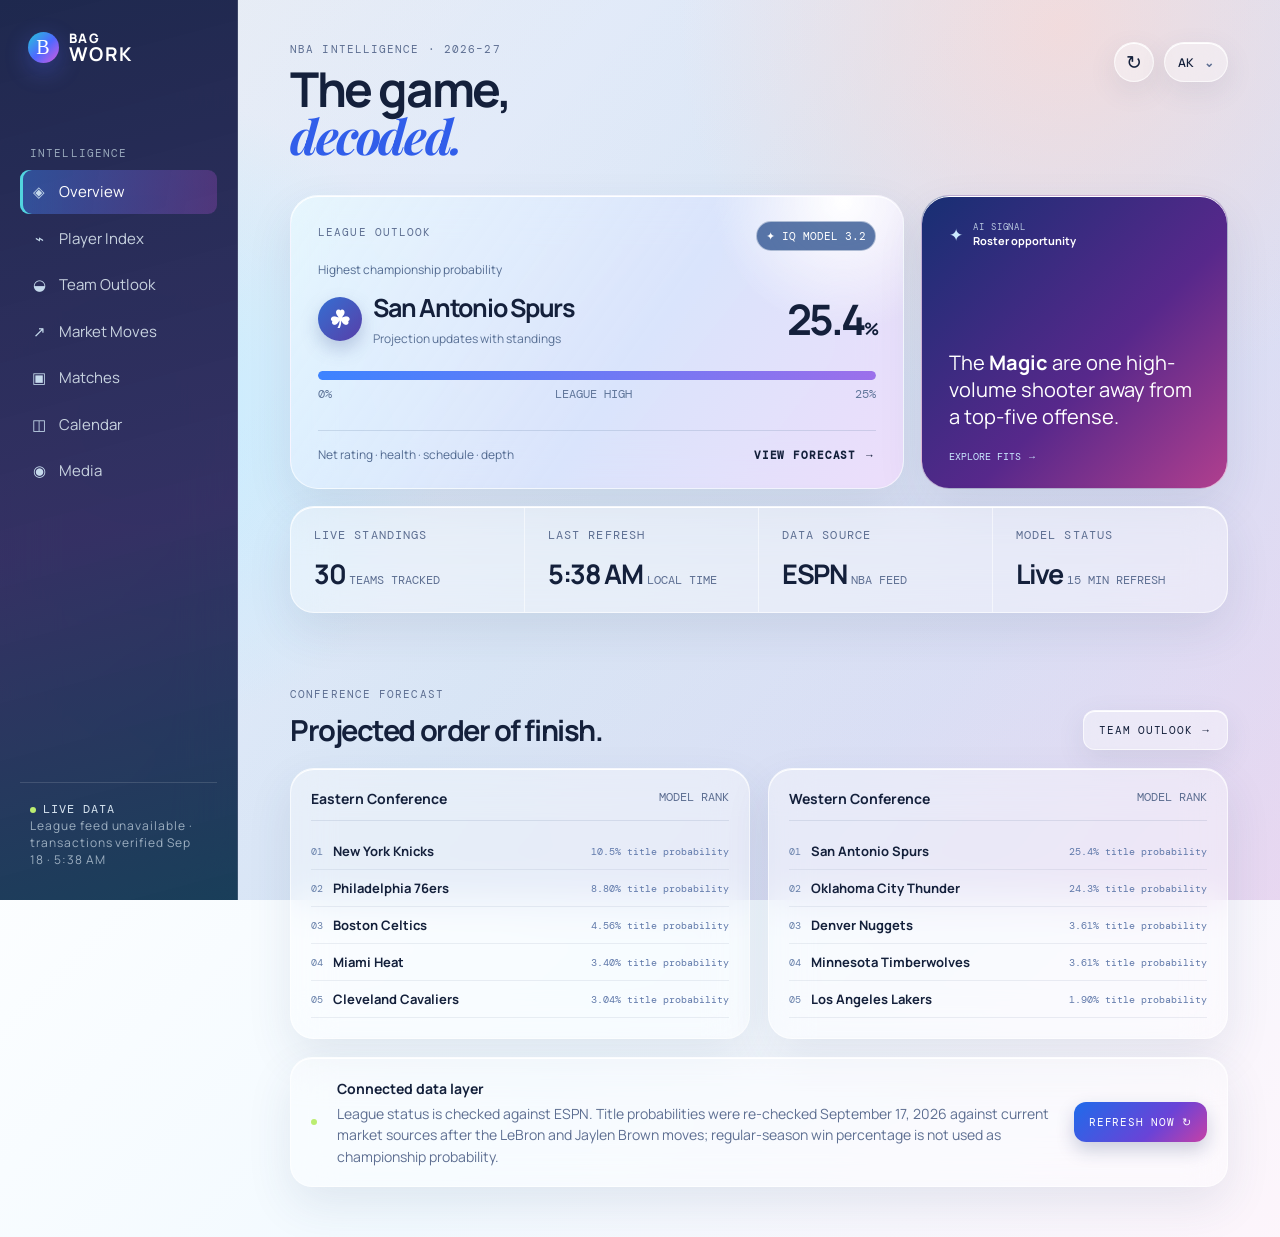
==== index.html @ adc64859 "Publish BagWork live NBA analytics site Add the complete multi-page site, live NBA data cache, and r" ====
<!doctype html><html lang="en"><head><meta charset="UTF-8"><meta name="viewport" content="width=device-width,initial-scale=1.0"><title>Courtside IQ — Overview</title><link rel="stylesheet" href="styles.css"></head><body><div class="app-shell"><aside class="sidebar"><a class="brand" href="index.html"><span class="brand-mark">C</span><span>COURTSIDE<br><b>IQ</b></span></a><nav><p class="nav-label">INTELLIGENCE</p><a class="nav-link active" href="index.html"><span>◈</span>Overview</a><a class="nav-link" href="players.html"><span>⌁</span>Player Index</a><a class="nav-link" href="teams.html"><span>◒</span>Team Outlook</a><a class="nav-link" href="market.html"><span>↗</span>Market Moves</a></nav><div class="sidebar-bottom"><span class="live-dot"></span>LIVE DATA<br><small data-live-status>Connecting to league feed…</small></div></aside><main><header><div><p class="eyebrow">NBA INTELLIGENCE · 2026–27</p><h1>The game,<br><em>decoded.</em></h1></div><div class="header-actions"><button class="icon-btn js-refresh" title="Refresh live data">↻</button><button class="profile">AK <span>⌄</span></button></div></header><section class="hero-grid"><article class="hero-card"><div class="hero-top"><span class="eyebrow">LEAGUE OUTLOOK</span><span class="model-chip">✦ IQ MODEL 3.2</span></div><div class="hero-body"><p>Highest championship probability</p><div class="hero-team"><div class="team-logo">☘</div><div><h2 data-hero-team>Boston Celtics</h2><span>Projection updates with standings</span></div><strong>18.6<small>%</small></strong></div><div class="probability"><div class="prob-fill"></div></div><div class="hero-scale"><span>0%</span><span>LEAGUE HIGH</span><span>25%</span></div></div><div class="hero-footer"><span>Net rating · health · schedule · depth</span><a class="text-button" href="teams.html">VIEW FORECAST →</a></div></article><article class="signal-card"><div class="signal-title"><span class="spark">✦</span><span><small>AI SIGNAL</small><b>Roster opportunity</b></span></div><p>The <b>Magic</b> are one high-volume shooter away from a top-five offense.</p><a href="market.html">EXPLORE FITS <span>→</span></a></article></section><section class="metrics-grid"><article><p>LIVE STANDINGS</p><strong data-standing-count>30</strong><span>TEAMS TRACKED</span></article><article><p>LAST REFRESH</p><strong class="metric-time" data-refresh-time>—</strong><span>LOCAL TIME</span></article><article><p>DATA SOURCE</p><strong>ESPN</strong><span>NBA FEED</span></article><article><p>MODEL STATUS</p><strong>Live</strong><span>15 MIN REFRESH</span></article></section><section class="section-heading"><div><p class="eyebrow">CONFERENCE FORECAST</p><h2>Projected order of finish.</h2></div><a class="outline-btn" href="teams.html">TEAM OUTLOOK <span>→</span></a></section><section class="conference-preview"><article><div class="conference-head"><b>Eastern Conference</b><span>MODEL RANK</span></div><ol data-preview-east></ol></article><article><div class="conference-head"><b>Western Conference</b><span>MODEL RANK</span></div><ol data-preview-west></ol></article></section><section class="data-note"><span class="live-dot"></span><div><b>Connected data layer</b><p>The standings and last-updated time come from the live league feed. Predictions are Courtside IQ model estimates and refresh after each successful pull.</p></div><button class="dark-btn js-refresh">REFRESH NOW ↻</button></section></main></div><script src="app.js"></script></body></html>
---- styles.css ----
@import url('https://fonts.googleapis.com/css2?family=DM+Mono&family=Manrope:wght@400;500;600;700;800&family=Playfair+Display:ital,wght@0,700;1,700&display=swap');
.team-themed{background:radial-gradient(circle at 88% 4%,color-mix(in srgb,var(--team-secondary) 40%,white),transparent 35%),radial-gradient(circle at 8% 78%,color-mix(in srgb,var(--team-primary) 26%,white),transparent 33%),linear-gradient(135deg,color-mix(in srgb,var(--team-primary) 12%,#edf5ff),color-mix(in srgb,var(--team-secondary) 15%,#f7efff))!important}.team-themed .sidebar{background:linear-gradient(165deg,color-mix(in srgb,var(--team-primary) 78%,#111b3a),color-mix(in srgb,var(--team-secondary) 58%,#111b3a))!important}.team-themed .team-hero{background:linear-gradient(125deg,color-mix(in srgb,var(--team-primary) 24%,#ffffffb8),color-mix(in srgb,var(--team-secondary) 22%,#ffffffa8))!important;border-color:color-mix(in srgb,var(--team-primary) 38%,white)!important}.team-themed .roster-section{background:linear-gradient(145deg,#ffffff8c,color-mix(in srgb,var(--team-secondary) 11%,#ffffff7a))!important}.team-themed .coach-card,.team-themed .team-source{border:1px solid color-mix(in srgb,var(--team-primary) 25%,white);background:#ffffff9c!important}.team-themed .live-dot{background:color-mix(in srgb,var(--team-secondary) 70%,#dfff9b)!important}
.player-avatar{position:relative;width:42px!important;height:42px!important;min-width:42px!important;overflow:hidden!important;border:1px solid #ffffffc7!important;background:linear-gradient(145deg,#dce9ff,#eedfff)!important;box-shadow:0 5px 14px #273b7330!important}.player-avatar img{display:block;width:100%;height:100%;object-fit:cover;object-position:top center;background:#dfe7f7}.player-avatar>span{width:100%;height:100%;place-items:center;font:700 11px 'DM Mono';color:#40598f}.player-avatar>span:not([hidden]){display:grid}.player-link{min-height:44px}.player-link:hover .player-avatar{transform:scale(1.06);box-shadow:0 7px 18px #3158b342!important}.compare-panel[hidden]{display:none!important}
:root{font-size:17px}.nav-link{font-size:15px!important;line-height:1.3}.nav-label,.eyebrow{font-size:11px!important;letter-spacing:.1em!important}.sidebar-bottom,.sidebar-bottom small{font-size:12px!important;line-height:1.45}.hero-body>p,.hero-team div span,.hero-footer,.hero-scale,.metrics-grid p,.metrics-grid span,.conference-head span{font-size:12px!important}.hero-team h2{font-size:25px!important}.data-note b,.data-note p,.team-intro p,.team-intro small,.team-detail p,.market-card p,.calendar-intro p,.event-card b,.event-card small{font-size:14px!important;line-height:1.55!important}.outline-btn,.dark-btn,.text-button,.model-chip,.season-select,.select-wrap,.market-card button{font-size:11px!important}.search-field input,.select-wrap select,.season-select{font-size:14px!important}.rank-toolbar b{font-size:15px!important}th{font-size:10px!important}td{font-size:14px!important;line-height:1.4}.player-cell{font-size:14px!important}.panel-footer{font-size:13px!important}.game-card>span,.game-card small,.game-card i,.boxscore-grid a span,.news-meta{font-size:12px!important}.game-card b{font-size:17px!important}.game-analysis p,.boxscore-grid a,.news-card p,.source-card span{font-size:14px!important;line-height:1.5!important}.news-card h3{font-size:19px!important}.team-code{font-size:12px!important}.hex b{font-size:12px!important}.hex small,.hex em{font-size:10px!important}.profile-meta b,.profile-meta span,.coach-card b,.coach-card span,.roster-person b,.roster-person small,.team-source{font-size:13px!important}.player-stats span,.player-stats b{font-size:12px!important}.player-stats b{font-size:27px!important}@media(max-width:560px){:root{font-size:16px}.nav-link{font-size:14px!important}.game-card b{font-size:16px!important}td{font-size:13px!important}}
:root{--blue:#315eea!important;--violet:#8a45d6!important;--ink:#14203b!important;--muted:#5e6f92!important}.app-shell{background:linear-gradient(135deg,#ffcc6614,transparent 25%,#30a8ff10 65%,#d85dc410)!important}.sidebar{background:linear-gradient(165deg,rgba(17,28,67,.94),rgba(35,28,83,.9) 58%,rgba(10,49,77,.93))!important}.brand-mark{border:0!important;background:linear-gradient(135deg,#23c7d9,#4f68ff 52%,#d65adf)!important;color:#fff!important;box-shadow:0 8px 24px #4f68ff55!important}.nav-link:hover,.nav-link.active{background:linear-gradient(100deg,#3e87ff66,#c452df40)!important;box-shadow:inset 3px 0 #52d5df!important}.hero-card{background:linear-gradient(125deg,#e9faffb8,#d9e2ff9e 56%,#f8dbff9e)!important}.signal-card{background:linear-gradient(135deg,#172f73,#57288b 58%,#b13f8e)!important}.dark-btn{background:linear-gradient(135deg,#1f6bea,#6a43d7 62%,#c640a6)!important}.market-hero{background:linear-gradient(115deg,#49b9ee9e,#8872f0a1,#ef81989c)!important}.team-code:hover,.team-code.active{background:linear-gradient(135deg,#266fe7,#a344d8)!important;border-color:#5e59e7!important}.game-card:hover,.news-card:hover,.market-card:hover{border-color:#83a7ff!important;box-shadow:0 14px 28px #4358b52b,inset 0 1px #fff!important}.hex-board{grid-template-columns:repeat(3,minmax(0,1fr))!important;min-height:0!important;background:linear-gradient(135deg,#bcefff4d,#e2c8ff38)!important}.hex{min-height:116px!important;aspect-ratio:auto!important;padding:17px 15px!important;border:1px solid #ffffffa8!important;border-radius:18px!important;clip-path:none!important;background:linear-gradient(135deg,#2b7bdc,#6746bf)!important;box-shadow:0 12px 22px #3a4b9630!important;opacity:.86!important}.hex:nth-child(3n+2){background:linear-gradient(135deg,#0b9fb4,#416de1)!important}.hex:nth-child(3n){background:linear-gradient(135deg,#7546c7,#be4d9a)!important}.hex:nth-child(-n+3),.hex.selected{background:linear-gradient(135deg,#213f9b,#7b3ed3 58%,#d349aa)!important;opacity:1!important}.hex:hover{transform:translateY(-4px)!important}.hex-mini{border-radius:4px!important;clip-path:none!important;background:linear-gradient(135deg,#2c7ce3,#b849b5)!important}.player-pagination{display:flex;align-items:center;gap:5px;margin-left:auto}.player-pagination button{min-width:30px;height:30px;padding:0 8px;border:1px solid #c1cdf1;background:#ffffff8c;color:#40577f;border-radius:8px;font:10px 'DM Mono'}.player-pagination button.active{background:linear-gradient(135deg,#376ee6,#8650d5);border-color:transparent;color:#fff}.player-pagination button:disabled{opacity:.35;cursor:not-allowed}.player-pagination span{color:#7082a6;font:12px 'DM Mono'}.expand-schedule{margin-top:2px;border-color:#8767e0a8!important;background:linear-gradient(100deg,#e9f7ffb8,#f4e5ffb8)!important;color:#4b45a1!important}@media(max-width:900px){.hex-board{grid-template-columns:repeat(2,minmax(0,1fr))!important}}@media(max-width:560px){.hex-board{grid-template-columns:1fr!important}.player-pagination{width:100%;margin:12px 0 0;justify-content:center}.panel-footer{flex-wrap:wrap}.hex{min-height:92px!important}}
.league-list{grid-template-columns:repeat(3,minmax(0,1fr));gap:9px}.league-list .game-card{grid-template-columns:1fr;gap:6px;padding:14px}.league-list .game-card small{grid-column:auto}.league-list .game-card i{display:none}.expand-schedule{width:100%;padding:14px;border:1px dashed #7188b8a1;border-radius:15px;background:#ffffff4a;color:#4260b4;font:11px 'DM Mono';letter-spacing:.07em}@media(max-width:1000px){.league-list{grid-template-columns:repeat(2,minmax(0,1fr))}}@media(max-width:560px){.league-list{grid-template-columns:1fr}}
.league-toolbar{display:flex;justify-content:space-between;align-items:center;gap:20px;padding:18px 21px;margin-bottom:16px;border:1px solid var(--line);border-radius:20px;background:#ffffff56;box-shadow:inset 0 1px #fff}.league-toolbar b{font-size:13px}.team-picker{display:grid;grid-template-columns:1fr 1fr;gap:16px;padding:17px 20px;margin-bottom:25px;border:1px solid var(--line);border-radius:22px;background:#ffffff48}.team-column{display:grid;grid-template-columns:repeat(5,1fr);gap:8px}.team-code{position:relative;padding:10px 3px;border:1px solid #ffffffb3;border-radius:10px;background:#ffffff6b;color:#536889;font:11px 'DM Mono'}.team-code:hover,.team-code.active{background:#526dcc;color:white;border-color:#526dcc}.team-code span{position:absolute;right:4px;top:2px;color:#e7ed81;font-size:8px}.preview-clubs{display:grid;grid-template-columns:1fr 1fr;gap:13px;margin:18px 0}.preview-clubs div{display:flex;align-items:center;gap:12px;padding:14px;border-radius:15px;background:#ffffff78}.preview-clubs img{width:42px;height:42px;object-fit:contain}.preview-clubs b,.preview-clubs span{display:block}.preview-clubs b{font-size:13px}.preview-clubs span{margin-top:3px;color:var(--muted);font-size:10px}@media(max-width:700px){.league-toolbar{align-items:flex-start;flex-direction:column}.team-picker{grid-template-columns:1fr}.team-column{grid-template-columns:repeat(5,1fr)}.preview-clubs{grid-template-columns:1fr}}
.compare-panel{display:grid;grid-template-columns:260px 1fr;gap:24px;margin:-4px 0 20px;padding:22px;border:1px solid var(--line);border-radius:20px;background:#ffffff5d;box-shadow:inset 0 1px #fff}.compare-panel h2{font-size:24px}.compare-panel label{display:block;margin-top:12px;color:var(--muted);font:10px 'DM Mono'}.compare-panel select{display:block;width:100%;margin-top:5px;padding:9px;border:1px solid #ffffffa8;border-radius:10px;background:#fff;font:12px Manrope}.compare-panel table{min-width:0}.compare-panel th,.compare-panel td{text-align:center}@media(max-width:700px){.compare-panel{grid-template-columns:1fr}}
.player-ability{display:grid;grid-template-columns:1fr 260px;gap:24px;align-items:center;margin-top:18px;padding:23px 28px;border:1px solid var(--line);border-radius:24px;background:#ffffff56;box-shadow:inset 0 1px #fff}.player-ability h2{font-size:25px}.player-ability p:not(.eyebrow){max-width:430px;color:#60718b;font-size:13px;line-height:1.55}.player-ability svg{width:230px;justify-self:center}@media(max-width:700px){.player-ability{grid-template-columns:1fr}.player-ability svg{justify-self:start}}
.match-controls{display:flex;align-items:end;gap:12px;padding:17px 20px;margin-bottom:17px;border:1px solid var(--line);border-radius:20px;background:#ffffff54;box-shadow:inset 0 1px #fff}.match-controls #matchStatus{margin-left:auto;color:var(--muted);font-size:12px}.following-section{margin-bottom:22px}.following-list{display:flex;gap:9px;overflow:auto}.following-list button{padding:9px 12px;border:1px solid #ffffffb3;border-radius:12px;background:#ffffff65;color:var(--ink);font:11px 'DM Mono';white-space:nowrap}.following-list span{margin-left:5px;color:var(--muted);font-family:Manrope}.match-grid{display:grid;grid-template-columns:1.6fr .8fr;gap:18px}.match-list{display:grid;gap:10px}.game-card{display:grid;grid-template-columns:140px 1fr auto;align-items:center;gap:14px;width:100%;padding:18px;text-align:left;border:1px solid var(--line);border-radius:18px;background:#ffffff5e;color:var(--ink);box-shadow:inset 0 1px #fff}.game-card>span{color:#6379aa;font:10px 'DM Mono'}.game-card b{font-size:15px}.game-card small{grid-column:2;color:var(--muted);font-size:11px}.game-card i{grid-column:3;grid-row:1/3;color:#4662b5;font:10px 'DM Mono';font-style:normal}.game-analysis,.boxscore-panel{padding:24px;border:1px solid var(--line);border-radius:24px;background:#ffffff55;box-shadow:inset 0 1px #fff}.game-analysis h2,.boxscore-panel h2{font-size:26px}.game-analysis p{color:#60718b;font-size:14px;line-height:1.6}.game-analysis small{color:var(--muted);font-size:11px}.results-section{margin-top:55px}.empty-card{padding:24px;border:1px dashed #8599bf75;border-radius:16px;color:var(--muted);font-size:13px}.boxscore-panel{margin-top:20px}.highlight-link{display:inline-block;margin:12px 0 19px;color:#405fae;font:10px 'DM Mono';letter-spacing:.07em}.boxscore-grid{display:grid;grid-template-columns:1fr 1fr;gap:15px}.boxscore-grid article{padding:17px;border-radius:17px;background:#ffffff6e}.boxscore-grid h3{font-size:14px}.boxscore-head{display:flex;justify-content:space-between;margin:13px 0 4px;color:var(--muted);font:9px 'DM Mono'}.boxscore-grid a{display:flex;justify-content:space-between;gap:12px;padding:9px 0;border-top:1px solid #8395b72c;color:var(--ink);text-decoration:none;font-size:12px}.boxscore-grid a:hover b{color:#416cf3}.boxscore-grid a span{color:#5f7294;font:10px 'DM Mono'}@media(max-width:780px){.match-controls{align-items:stretch;flex-wrap:wrap}.match-controls #matchStatus{width:100%;margin:0}.match-grid{grid-template-columns:1fr}.game-card{grid-template-columns:1fr}.game-card small,.game-card i{grid-column:auto;grid-row:auto}.boxscore-grid{grid-template-columns:1fr}}
.roster-person img{width:32px;height:32px;object-fit:cover;object-position:top;border-radius:50%;background:#dce7ff}.stat-select{min-width:168px}.media-grid{display:grid;grid-template-columns:1.6fr .8fr;gap:18px}.media-feed,.source-stack{display:grid;gap:12px}.news-card,.source-card{padding:19px;border:1px solid var(--line);border-radius:20px;background:#ffffff5c;box-shadow:inset 0 1px #fff}.news-card{display:grid;grid-template-columns:130px 1fr;gap:16px;text-decoration:none;color:var(--ink)}.news-card img{width:130px;height:84px;object-fit:cover;border-radius:12px;background:#dce7ff}.news-card h3{font-size:17px;line-height:1.25}.news-card p{margin:7px 0;color:#61718d;font-size:13px;line-height:1.45}.news-meta{color:#6379ac;font:10px 'DM Mono'}.source-card{text-decoration:none;color:var(--ink)}.source-card b,.source-card span{display:block}.source-card span{margin-top:5px;color:#60718d;font-size:12px}.news-loading{padding:32px;color:var(--muted);text-align:center}@media(max-width:750px){.media-grid{grid-template-columns:1fr}.news-card{grid-template-columns:90px 1fr}.news-card img{width:90px;height:70px}}
.player-cell{cursor:pointer}.player-link{padding:0;border:0;background:transparent;color:inherit;font:inherit;text-align:left}.player-cell:hover{color:#416cf3}
.profile-page{max-width:1080px}.player-hero,.team-hero{display:grid;grid-template-columns:300px 1fr;gap:32px;align-items:center;padding:27px;border:1px solid var(--line);border-radius:30px;background:linear-gradient(125deg,#ffffff75,#dce8ff66);box-shadow:0 18px 45px #33466e1a, inset 0 1px #fff;backdrop-filter:blur(20px)}.player-photo{height:310px;overflow:hidden;border-radius:22px;background:linear-gradient(145deg,#5269bd,#9271d5);display:flex;align-items:end;justify-content:center}.player-photo img{display:block;width:100%;height:100%;object-fit:cover;object-position:top}.player-photo span{padding:18px;color:#fff;font-size:38px;font-weight:800}.player-hero h2,.team-hero h2{font-size:38px}.bio{max-width:600px;color:#566986;font-size:15px;line-height:1.6}.state-pill{display:inline-block;margin:11px 0;padding:7px 10px;border-radius:12px;background:#dcf5dc;color:#357642;font:10px 'DM Mono';letter-spacing:.04em}.profile-meta{display:flex;gap:20px;margin:15px 0}.profile-meta span,.coach-card span{display:block;color:var(--muted);font:9px 'DM Mono';letter-spacing:.07em}.profile-meta b,.coach-card b{display:block;margin-top:3px;font-size:12px;color:var(--ink)}.social-link{display:inline-block;margin-top:6px;color:#405eae;font:10px 'DM Mono';letter-spacing:.08em;text-decoration:none}.stat-title{margin:47px 0 17px}.stat-title h2{font-size:29px}.player-stats{display:grid;grid-template-columns:repeat(4,1fr);gap:12px}.player-stats article{padding:18px;border:1px solid var(--line);border-radius:18px;background:#ffffff57;box-shadow:inset 0 1px #fff}.player-stats span{display:block;color:var(--muted);font:9px 'DM Mono';letter-spacing:.08em}.player-stats b{display:block;margin-top:7px;font-size:25px;letter-spacing:-.06em}.form-panel{display:flex;justify-content:space-between;align-items:center;gap:30px;margin-top:18px;padding:24px 28px;border-radius:24px;background:linear-gradient(115deg,#d3ecffad,#e5dbffb3);border:1px solid var(--line)}.form-panel h2{font-size:22px}.form-panel p{max-width:580px;color:#546887;font-size:12px;line-height:1.55}.form-bars{display:flex;gap:7px;align-items:flex-end;height:80px}.form-bars i{display:block;width:14px;border-radius:8px 8px 2px 2px;background:linear-gradient(#7c9eff,#5267c8)}.form-bars i:nth-child(1){height:32%}.form-bars i:nth-child(2){height:54%}.form-bars i:nth-child(3){height:47%}.form-bars i:nth-child(4){height:76%}.form-bars i:nth-child(5){height:100%}.team-hero img{width:250px;max-height:230px;object-fit:contain;justify-self:center;filter:drop-shadow(0 16px 20px #33466e42)}.coach-card{display:inline-block;margin-top:10px;padding:12px 16px;border-radius:12px;background:#ffffff83}.roster-grid{display:grid;grid-template-columns:1fr 1fr;gap:18px;margin-top:19px}.roster-section{padding:23px;border:1px solid var(--line);border-radius:25px;background:#ffffff57;box-shadow:inset 0 1px #fff}.roster-section h2{margin-bottom:16px;font-size:24px}.roster-person{display:flex;align-items:center;gap:10px;padding:11px 0;border-top:1px solid #8498bc2b;color:var(--ink);text-decoration:none}.roster-person>span{display:grid;place-items:center;width:32px;height:32px;border-radius:50%;background:linear-gradient(135deg,#d8e6ff,#eadcff);color:#4260ab;font:10px 'DM Mono'}.roster-person div{flex:1}.roster-person b,.roster-person small{display:block}.roster-person b{font-size:12px}.roster-person small{margin-top:2px;color:var(--muted);font-size:10px}.roster-person i{color:#5a71b9;font-style:normal}.roster-person:hover b{color:#416cf3}.team-source{margin-top:18px;padding:15px;border-radius:15px;background:#ffffff52;color:#5d6e8c;font-size:11px}@media(max-width:700px){.player-hero,.team-hero{grid-template-columns:1fr}.player-photo{height:270px}.team-hero img{width:180px}.player-stats{grid-template-columns:repeat(2,1fr)}.form-panel{display:block}.form-bars{margin-top:22px}.roster-grid{grid-template-columns:1fr}.profile-meta{flex-wrap:wrap}}
.home-link{display:inline-block;margin-bottom:18px;color:#415eaa;text-decoration:none;font:10px 'DM Mono';letter-spacing:.08em}.home-link:hover{color:#253e8c}.ability-chart{position:relative;width:100%;max-width:270px;margin:20px auto 16px}.ability-chart svg{display:block;width:100%;height:auto}.ability-labels span{position:absolute;color:#5e7196;font:8px 'DM Mono';letter-spacing:.03em}.ability-labels b{display:block;color:#2d477f;font-size:10px}.ability-l0{top:0;left:50%;transform:translateX(-50%)}.ability-l1{top:24%;right:-1%}.ability-l2{bottom:15%;right:-1%}.ability-l3{bottom:0;left:50%;transform:translateX(-50%)}.ability-l4{bottom:15%;left:0}.ability-l5{top:24%;left:0}
:root{--ink:#17233f;--muted:#687895;--line:rgba(255,255,255,.62);--glass:rgba(255,255,255,.36);--blue:#416cf3;--violet:#8869dc}*{box-sizing:border-box}html{scroll-behavior:smooth}body{margin:0;background:radial-gradient(circle at 83% 3%,#f7dddc,transparent 28%),radial-gradient(circle at 10% 46%,#c4edff,transparent 26%),linear-gradient(125deg,#e8f0ff,#dee7f5 50%,#edddf2);background-attachment:fixed;color:var(--ink);font-family:Manrope,Arial}.app-shell{min-height:100vh;padding-left:238px}.sidebar{position:fixed;inset:0 auto 0 0;width:238px;padding:32px 20px;display:flex;flex-direction:column;background:rgba(19,31,57,.82);color:#eef4fd;border-right:1px solid #ffffff21;backdrop-filter:blur(26px);z-index:5}.brand{display:flex;align-items:center;gap:10px;margin:0 8px 58px;color:white;text-decoration:none;font-size:13px;font-weight:800;letter-spacing:.1em;line-height:.95}.brand b{font-size:19px}.brand-mark{display:grid;place-items:center;width:31px;height:31px;border:2px solid #d4efff;border-radius:50%;font:20px Georgia;color:#d4efff}.nav-label{margin:25px 10px 10px;color:#98a8bb;font:10px 'DM Mono';letter-spacing:.12em}.nav-link{display:flex;gap:12px;align-items:center;margin:3px 0;padding:12px 11px;border-radius:9px;color:#c8d3e0;text-decoration:none;font-size:13px}.nav-link:hover,.nav-link.active{background:linear-gradient(110deg,#ffffff39,#ffffff13);color:#fff}.nav-link span{width:16px;text-align:center;color:#c5daec}.sidebar-bottom{margin-top:auto;padding:18px 10px 0;border-top:1px solid #ffffff22;color:#d8e5f1;font:10px 'DM Mono';letter-spacing:.08em}.sidebar-bottom small{font:11px Manrope;color:#9caec0}.live-dot{display:inline-block;width:6px;height:6px;margin-right:7px;border-radius:50%;background:#bbed71}main{max-width:1570px;margin:auto;padding:42px 52px 50px}header{display:flex;justify-content:space-between;align-items:flex-start;margin-bottom:35px}.eyebrow{margin:0 0 9px;color:var(--muted);font:10px 'DM Mono';letter-spacing:.12em}h1,h2,h3{margin:0;letter-spacing:-.05em}h1{font-size:48px;line-height:.98}h1 em,h2 em{font-family:'Playfair Display';color:var(--blue)}button,a{transition:.2s ease}button{cursor:pointer}button:hover{transform:translateY(-2px)}.header-actions{display:flex;gap:10px}.icon-btn,.profile,.outline-btn,.season-select{border:1px solid #ffffffa8;background:#ffffff61;color:var(--ink);box-shadow:0 9px 28px #42547a1a,inset 0 1px #fff;backdrop-filter:blur(16px)}.icon-btn{width:40px;height:40px;border-radius:50%;font-size:19px}.profile{padding:0 13px;border-radius:20px;font:600 12px Manrope}.profile span{color:var(--muted);padding-left:8px}.hero-grid{display:grid;grid-template-columns:2fr 1fr;gap:17px}.hero-card,.signal-card,.metrics-grid,.rankings-panel,.calendar-glass,.conference-preview article,.data-note,.glass-row,.team-intro,.team-detail,.market-hero,.market-card{border:1px solid var(--line);box-shadow:0 18px 45px #33466e1a,inset 0 1px #fff;backdrop-filter:blur(20px)}.hero-card{min-height:294px;padding:25px 27px;display:flex;flex-direction:column;position:relative;overflow:hidden;border-radius:28px;background:linear-gradient(125deg,#efffff8f,#cee3ff73)}.hero-card:after{content:"";position:absolute;right:-75px;top:-130px;width:270px;height:270px;border-radius:50%;background:radial-gradient(circle,#fff,transparent 68%)}.hero-card>*{z-index:1}.hero-top,.hero-footer{display:flex;justify-content:space-between;align-items:center}.model-chip{padding:7px 9px;border:1px solid #ffffff80;border-radius:18px;background:#254b8abe;color:#fff;font:9px 'DM Mono'}.hero-body{margin:auto 0}.hero-body>p{margin:0 0 12px;color:#536b91;font-size:12px}.hero-team{display:flex;align-items:center;gap:11px}.team-logo{display:grid;place-items:center;width:44px;height:44px;border-radius:50%;background:linear-gradient(135deg,#356fd2,#583fa8);color:#fff;font-size:24px;font-weight:bold;box-shadow:0 8px 18px #38498c42}.hero-team h2{font-size:23px}.hero-team div span{font-size:11px;color:#586f94}.hero-team strong{margin-left:auto;font-size:42px;letter-spacing:-.07em}.hero-team small{font-size:17px}.probability{height:9px;margin-top:23px;border-radius:10px;overflow:hidden;background:#668dcc33}.prob-fill{height:100%;width:74%;border-radius:10px;background:linear-gradient(90deg,#3d83ff,#9c70eb)}.hero-scale{display:flex;justify-content:space-between;margin-top:6px;color:#60769a;font:9px 'DM Mono'}.hero-footer{margin-top:19px;padding-top:15px;border-top:1px solid #6680a638;color:#536b91;font-size:10px}.text-button{color:var(--ink);text-decoration:none;font:700 10px 'DM Mono';letter-spacing:.08em}.signal-card{display:flex;flex-direction:column;padding:25px 27px;border-radius:28px;background:linear-gradient(135deg,#254073d9,#38295fd2);color:white}.signal-title{display:flex;gap:10px;align-items:center}.signal-title .spark,.signal-card a{color:#cbeaff}.signal-title small,.signal-title b{display:block}.signal-title small{font:9px 'DM Mono';letter-spacing:.1em;color:#b8c8df}.signal-title b{font-size:11px}.signal-card>p{margin:auto 0 20px;font-size:20px;line-height:1.35}.signal-card a{font:10px 'DM Mono';text-decoration:none}.metrics-grid{display:grid;grid-template-columns:repeat(4,1fr);margin:17px 0 74px;border-radius:24px;overflow:hidden;background:var(--glass)}.metrics-grid article{position:relative;padding:20px 23px;border-right:1px solid #ffffff8c}.metrics-grid article:last-child{border:0}.metrics-grid p{margin:0 0 12px;color:var(--muted);font:9px 'DM Mono';letter-spacing:.09em}.metrics-grid strong{font-size:27px;letter-spacing:-.05em}.metrics-grid span{margin-left:4px;color:var(--muted);font:9px 'DM Mono'}.section-heading{display:flex;align-items:flex-end;justify-content:space-between;margin-bottom:18px}.section-heading h2{font-size:29px}.outline-btn{padding:12px 15px;border-radius:12px;font:10px 'DM Mono';letter-spacing:.07em;text-decoration:none}.conference-preview{display:grid;grid-template-columns:1fr 1fr;gap:18px}.conference-preview article{padding:20px;border-radius:24px;background:var(--glass)}.conference-head{display:flex;justify-content:space-between;padding-bottom:12px;border-bottom:1px solid #7185a32d}.conference-head b{font-size:14px}.conference-head span{color:var(--muted);font:9px 'DM Mono'}.conference-preview ol{margin:12px 0 0;padding:0;list-style:none;counter-reset:r}.conference-preview li{display:flex;gap:10px;align-items:center;padding:9px 0;border-bottom:1px solid #7185a321;font-size:13px;font-weight:700;counter-increment:r}.conference-preview li:before{content:counter(r,decimal-leading-zero);color:#6880aa;font:10px 'DM Mono'}.conference-preview li span{margin-left:auto;color:#6079aa;font:10px 'DM Mono'}.data-note{display:flex;gap:13px;align-items:center;margin-top:18px;padding:18px 20px;border-radius:22px;background:var(--glass)}.data-note>div{flex:1}.data-note b{font-size:12px}.data-note p{margin:3px 0 0;color:var(--muted);font-size:11px}.dark-btn{border:0;border-radius:12px;padding:13px 15px;background:linear-gradient(135deg,#2d458e,#483587);color:#fff;box-shadow:0 8px 18px #222c6838;font:10px 'DM Mono';letter-spacing:.07em}.glass-row{display:flex;gap:12px;align-items:center;margin-bottom:20px;padding:13px;border-radius:20px;background:var(--glass)}.search-field{flex:1;padding:10px 12px;border:1px solid #ffffffa8;border-radius:12px;background:#ffffff75}.search-field input{width:90%;margin-left:6px;border:0;outline:0;background:transparent;color:var(--ink);font:13px Manrope}.select-wrap{color:var(--muted);font:9px 'DM Mono';letter-spacing:.07em}.select-wrap select,.season-select{display:block;margin-top:4px;min-width:140px;padding:9px;border-radius:10px;font:12px Manrope}.rankings-panel{overflow:hidden;border-radius:25px;background:var(--glass)}.rank-toolbar{display:flex;align-items:center;justify-content:space-between;padding:17px 20px;border-bottom:1px solid #ffffff8c}.table-wrap{overflow:auto}table{width:100%;min-width:780px;border-collapse:collapse}th{text-align:left;padding:14px 20px;background:#ffffff38;color:var(--muted);font:9px 'DM Mono';letter-spacing:.08em}td{padding:14px 20px;border-top:1px solid #ffffff8c;font-size:12px}.player-cell{display:flex;gap:11px;align-items:center;font-weight:700}.avatar{display:grid;place-items:center;width:29px;height:29px;border-radius:50%;background:linear-gradient(135deg,#dde9ff,#f5e6ff);font:700 10px 'DM Mono'}.impact{font-weight:800}.impact sup{color:#2d9864;font-size:9px}.form{display:flex;gap:3px}.form i{width:4px;height:15px;background:#cdd8ea}.form i.on{background:linear-gradient(#729dff,#4f65c9)}.panel-footer{display:flex;justify-content:space-between;padding:17px 20px;color:var(--muted);font-size:11px}.panel-footer button{border:0;background:none;color:var(--ink);font:700 10px 'DM Mono'}.team-intro{display:flex;justify-content:space-between;align-items:center;margin-bottom:22px;padding:18px 20px;border-radius:22px;background:var(--glass)}.team-intro p{max-width:580px;margin:0;font-size:13px}.team-intro small{display:block;margin-top:7px;color:var(--muted)}.conference-switch{display:flex;gap:4px;padding:5px;border-radius:12px;background:#ffffff4b}.tab{padding:9px 14px;border:0;border-radius:8px;background:transparent;color:var(--muted);font:10px 'DM Mono';letter-spacing:.07em}.tab.active{background:#fff;color:var(--ink);box-shadow:0 4px 12px #33466e1c}.team-layout{display:grid;grid-template-columns:1.55fr .8fr;gap:18px}.hex-board{display:grid;grid-template-columns:repeat(5,1fr);gap:14px;align-content:start;min-height:510px;padding:25px;border:1px solid var(--line);border-radius:28px;background:#ffffff28}.hex{aspect-ratio:1;display:flex;flex-direction:column;align-items:center;justify-content:center;padding:12px 5px;border:0;color:#fff;background:linear-gradient(145deg,#5268b8,#7a58b6);clip-path:polygon(25% 6.7%,75% 6.7%,100% 50%,75% 93.3%,25% 93.3%,0 50%);opacity:.75;text-align:center}.hex:nth-child(-n+3),.hex.selected{opacity:1;background:linear-gradient(145deg,#253c86,#64449d)}.hex b{margin:4px 0;font-size:10px;line-height:1.1}.hex small,.hex em{font:9px 'DM Mono';font-style:normal;opacity:.8}.hex:hover{opacity:1;transform:scale(1.07)}.team-detail{min-height:330px;padding:25px;border-radius:24px;background:var(--glass)}.team-detail h2{font-size:26px}.team-detail p{color:#60708b;font-size:13px;line-height:1.6}.detail-kpis{display:grid;grid-template-columns:1fr 1fr;gap:10px;margin:20px 0}.detail-kpis div{padding:10px;border-radius:12px;background:#ffffff70}.detail-kpis span{display:block;color:var(--muted);font:9px 'DM Mono'}.detail-kpis b{font-size:15px}.detail-move{padding:12px;border-radius:13px;background:#dae7ff99;color:#344e8b;font-size:12px}.model-key{margin:15px 0;color:var(--muted);font-size:10px}.hex-mini{display:inline-block;width:15px;height:15px;background:#5268b8;clip-path:polygon(25% 6.7%,75% 6.7%,100% 50%,75% 93.3%,25% 93.3%,0 50%);vertical-align:middle}.market-hero{margin-bottom:52px;padding:35px;border-radius:28px;background:linear-gradient(115deg,#769fff9c,#ba96ff73,#ffbba580)}.market-hero h2{margin:0 0 20px;font-size:34px}.market-grid{display:grid;grid-template-columns:repeat(3,1fr);gap:16px}.market-card{padding:20px;border-radius:22px;background:var(--glass)}.market-card .market-type{color:#566cad;font:9px 'DM Mono';letter-spacing:.07em}.market-card h3{margin:12px 0 6px;font-size:18px}.market-card p{color:#60708b;font-size:12px;line-height:1.55}.market-card button{padding:0;border:0;background:none;color:#425fba;font:10px 'DM Mono';letter-spacing:.08em}.market-card.hidden{display:none}.calendar-section{margin-top:75px}.calendar-glass{display:grid;grid-template-columns:190px 1fr;gap:20px;overflow:hidden;padding:20px;border-radius:26px;background:var(--glass)}.calendar-intro{padding:14px;border-right:1px solid #8096bb40}.calendar-intro p{margin:14px 0;font-size:14px;line-height:1.55}.calendar-intro strong{font-size:25px}.calendar-intro small{color:var(--muted);font:9px 'DM Mono'}.calendar-orb{font-size:32px;color:#6d81e9}.event-track{display:flex;gap:11px;overflow:auto;padding:5px}.event-card{flex:0 0 178px;min-height:156px;padding:15px;border:1px solid #ffffffbf;border-radius:18px;background:#ffffff60}.event-date{color:#5476ad;font:10px 'DM Mono'}.event-type{display:inline-block;margin:14px 0 8px;padding:4px 6px;border-radius:6px;background:#e2efff;color:#416cb1;font:9px 'DM Mono'}.event-type.return{background:#e5d9ff;color:#6e52af}.event-card b{display:block;font-size:13px;line-height:1.35}.event-card small{display:block;margin-top:7px;color:#71809a;font-size:10px}.calendar-source{margin:12px 3px;color:var(--muted);font-size:10px}.calendar-source a{color:#4969bd}.modal-backdrop{position:fixed;inset:0;display:none;place-items:center;background:#141e3d66;backdrop-filter:blur(12px);z-index:10}.modal-backdrop.show{display:grid}.modal{position:relative;width:min(430px,90vw);padding:32px;border:1px solid #fff;border-radius:28px;background:#f1f5ffed;box-shadow:0 25px 70px #13204b45}.modal h2{font-size:30px}.modal-close{position:absolute;right:18px;top:14px;border:0;background:none;font-size:25px}.modal label{display:block;margin:15px 0;font:10px 'DM Mono'}.modal select{display:block;width:100%;margin-top:8px;padding:12px;border:1px solid #d7dff0;border-radius:10px;background:#fff;font:13px Manrope}.modal .dark-btn{width:100%;margin-top:8px}#simResult{margin-top:18px;color:#315224;font-size:13px}@media(max-width:900px){.app-shell{padding-left:0}.sidebar{position:relative;width:100%;height:auto;padding:18px;display:block}.brand{margin:0 0 15px}.sidebar nav{display:flex;gap:5px;overflow:auto}.nav-label,.sidebar-bottom{display:none}.nav-link{white-space:nowrap;padding:8px}.nav-link span{display:none}main{padding:30px 20px}.hero-grid,.conference-preview,.team-layout,.market-grid{grid-template-columns:1fr}.metrics-grid{grid-template-columns:repeat(2,1fr);margin-bottom:45px}.calendar-glass{grid-template-columns:1fr}.calendar-intro{border:0;border-bottom:1px solid #8096bb40}.hex-board{min-height:0}.data-note{align-items:flex-start}}@media(max-width:560px){h1{font-size:38px}.header-actions{display:none}.metrics-grid article{padding:15px}.metrics-grid strong{font-size:21px}.metrics-grid span{display:block;margin:3px 0}.hero-card{padding:18px}.hero-team h2{font-size:18px}.glass-row{display:grid;grid-template-columns:1fr 1fr}.search-field{grid-column:1/-1}.select-wrap select{width:100%;min-width:0}.data-note{flex-wrap:wrap}.data-note .dark-btn{width:100%}.team-intro{display:block}.conference-switch{width:max-content;margin-top:13px}.hex-board{padding:14px;gap:7px}.hex b{font-size:8px}.hex small,.hex em{font-size:7px}.market-hero{padding:24px}.market-hero h2{font-size:28px}}
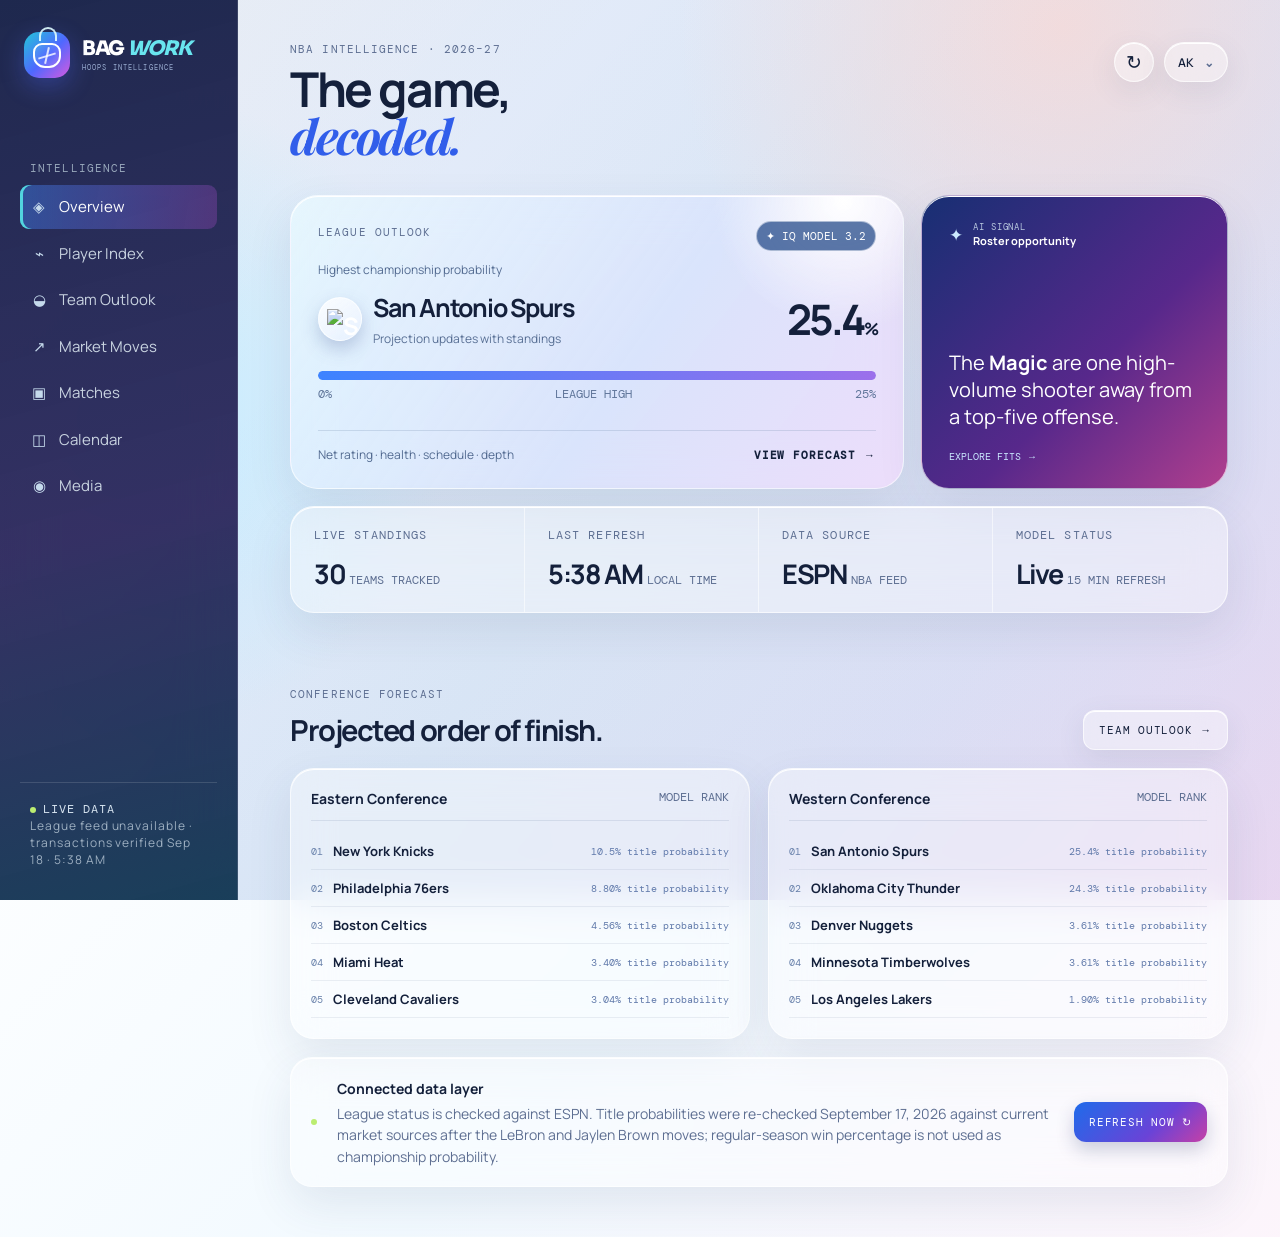
==== commit 91995835: "Fix Spurs logo and refresh BagWork branding Use the correct San Antonio Spurs logo on the overview f" ====
--- a/index.html
+++ b/index.html
@@ -1 +1 @@
-<!doctype html><html lang="en"><head><meta charset="UTF-8"><meta name="viewport" content="width=device-width,initial-scale=1.0"><title>Courtside IQ — Overview</title><link rel="stylesheet" href="styles.css"></head><body><div class="app-shell"><aside class="sidebar"><a class="brand" href="index.html"><span class="brand-mark">C</span><span>COURTSIDE<br><b>IQ</b></span></a><nav><p class="nav-label">INTELLIGENCE</p><a class="nav-link active" href="index.html"><span>◈</span>Overview</a><a class="nav-link" href="players.html"><span>⌁</span>Player Index</a><a class="nav-link" href="teams.html"><span>◒</span>Team Outlook</a><a class="nav-link" href="market.html"><span>↗</span>Market Moves</a></nav><div class="sidebar-bottom"><span class="live-dot"></span>LIVE DATA<br><small data-live-status>Connecting to league feed…</small></div></aside><main><header><div><p class="eyebrow">NBA INTELLIGENCE · 2026–27</p><h1>The game,<br><em>decoded.</em></h1></div><div class="header-actions"><button class="icon-btn js-refresh" title="Refresh live data">↻</button><button class="profile">AK <span>⌄</span></button></div></header><section class="hero-grid"><article class="hero-card"><div class="hero-top"><span class="eyebrow">LEAGUE OUTLOOK</span><span class="model-chip">✦ IQ MODEL 3.2</span></div><div class="hero-body"><p>Highest championship probability</p><div class="hero-team"><div class="team-logo">☘</div><div><h2 data-hero-team>Boston Celtics</h2><span>Projection updates with standings</span></div><strong>18.6<small>%</small></strong></div><div class="probability"><div class="prob-fill"></div></div><div class="hero-scale"><span>0%</span><span>LEAGUE HIGH</span><span>25%</span></div></div><div class="hero-footer"><span>Net rating · health · schedule · depth</span><a class="text-button" href="teams.html">VIEW FORECAST →</a></div></article><article class="signal-card"><div class="signal-title"><span class="spark">✦</span><span><small>AI SIGNAL</small><b>Roster opportunity</b></span></div><p>The <b>Magic</b> are one high-volume shooter away from a top-five offense.</p><a href="market.html">EXPLORE FITS <span>→</span></a></article></section><section class="metrics-grid"><article><p>LIVE STANDINGS</p><strong data-standing-count>30</strong><span>TEAMS TRACKED</span></article><article><p>LAST REFRESH</p><strong class="metric-time" data-refresh-time>—</strong><span>LOCAL TIME</span></article><article><p>DATA SOURCE</p><strong>ESPN</strong><span>NBA FEED</span></article><article><p>MODEL STATUS</p><strong>Live</strong><span>15 MIN REFRESH</span></article></section><section class="section-heading"><div><p class="eyebrow">CONFERENCE FORECAST</p><h2>Projected order of finish.</h2></div><a class="outline-btn" href="teams.html">TEAM OUTLOOK <span>→</span></a></section><section class="conference-preview"><article><div class="conference-head"><b>Eastern Conference</b><span>MODEL RANK</span></div><ol data-preview-east></ol></article><article><div class="conference-head"><b>Western Conference</b><span>MODEL RANK</span></div><ol data-preview-west></ol></article></section><section class="data-note"><span class="live-dot"></span><div><b>Connected data layer</b><p>The standings and last-updated time come from the live league feed. Predictions are Courtside IQ model estimates and refresh after each successful pull.</p></div><button class="dark-btn js-refresh">REFRESH NOW ↻</button></section></main></div><script src="app.js"></script></body></html>
+<!doctype html><html lang="en"><head><meta charset="UTF-8"><meta name="viewport" content="width=device-width,initial-scale=1.0"><script src="analytics.js"></script><title>BagWork — Overview</title><link rel="stylesheet" href="styles.css?v=7"></head><body><div class="app-shell"><aside class="sidebar"><a class="brand" href="index.html" aria-label="BagWork home"><span class="brand-mark" aria-hidden="true"><i></i></span><span class="brand-type"><strong class="brand-name">BAG<span>WORK</span></strong><small class="brand-tag">HOOPS INTELLIGENCE</small></span></a><nav><p class="nav-label">INTELLIGENCE</p><a class="nav-link active" href="index.html"><span>◈</span>Overview</a><a class="nav-link" href="players.html"><span>⌁</span>Player Index</a><a class="nav-link" href="teams.html"><span>◒</span>Team Outlook</a><a class="nav-link" href="market.html"><span>↗</span>Market Moves</a></nav><div class="sidebar-bottom"><span class="live-dot"></span>LIVE DATA<br><small data-live-status>Connecting to league feed…</small></div></aside><main><header><div><p class="eyebrow">NBA INTELLIGENCE · 2026–27</p><h1>The game,<br><em>decoded.</em></h1></div><div class="header-actions"><button class="icon-btn js-refresh" title="Refresh live data">↻</button><button class="profile">AK <span>⌄</span></button></div></header><section class="hero-grid"><article class="hero-card"><div class="hero-top"><span class="eyebrow">LEAGUE OUTLOOK</span><span class="model-chip">✦ IQ MODEL 3.2</span></div><div class="hero-body"><p>Highest championship probability</p><div class="hero-team"><div class="team-logo">☘</div><div><h2 data-hero-team>Boston Celtics</h2><span>Projection updates with standings</span></div><strong>18.6<small>%</small></strong></div><div class="probability"><div class="prob-fill"></div></div><div class="hero-scale"><span>0%</span><span>LEAGUE HIGH</span><span>25%</span></div></div><div class="hero-footer"><span>Net rating · health · schedule · depth</span><a class="text-button" href="teams.html">VIEW FORECAST →</a></div></article><article class="signal-card"><div class="signal-title"><span class="spark">✦</span><span><small>AI SIGNAL</small><b>Roster opportunity</b></span></div><p>The <b>Magic</b> are one high-volume shooter away from a top-five offense.</p><a href="market.html">EXPLORE FITS <span>→</span></a></article></section><section class="metrics-grid"><article><p>LIVE STANDINGS</p><strong data-standing-count>30</strong><span>TEAMS TRACKED</span></article><article><p>LAST REFRESH</p><strong class="metric-time" data-refresh-time>—</strong><span>LOCAL TIME</span></article><article><p>DATA SOURCE</p><strong>ESPN</strong><span>NBA FEED</span></article><article><p>MODEL STATUS</p><strong>Live</strong><span>15 MIN REFRESH</span></article></section><section class="section-heading"><div><p class="eyebrow">CONFERENCE FORECAST</p><h2>Projected order of finish.</h2></div><a class="outline-btn" href="teams.html">TEAM OUTLOOK <span>→</span></a></section><section class="conference-preview"><article><div class="conference-head"><b>Eastern Conference</b><span>MODEL RANK</span></div><ol data-preview-east></ol></article><article><div class="conference-head"><b>Western Conference</b><span>MODEL RANK</span></div><ol data-preview-west></ol></article></section><section class="data-note"><span class="live-dot"></span><div><b>Connected data layer</b><p>The standings and last-updated time come from the live league feed. Predictions are BagWork model estimates and refresh after each successful pull.</p></div><button class="dark-btn js-refresh">REFRESH NOW ↻</button></section></main></div><script src="app.js?v=10"></script></body></html>
--- a/styles.css
+++ b/styles.css
@@ -1,7 +1,9 @@
-@import url('https://fonts.googleapis.com/css2?family=DM+Mono&family=Manrope:wght@400;500;600;700;800&family=Playfair+Display:ital,wght@0,700;1,700&display=swap');
+@import url('https://fonts.googleapis.com/css2?family=DM+Mono&family=Manrope:wght@400;500;600;700;800&family=Playfair+Display:ital,wght@0,700;1,700&family=Sora:wght@600;700;800&display=swap');
+.brand{gap:12px!important;margin-left:4px!important}.brand-mark{position:relative!important;width:46px!important;height:46px!important;min-width:46px!important;border:1px solid #ffffff5c!important;border-radius:15px!important;background:linear-gradient(145deg,#21d3dd 0%,#3b67ff 48%,#b64de2 100%)!important;box-shadow:0 13px 30px #315be56b,inset 0 1px #ffffff9c!important;overflow:visible!important}.brand-mark:before{content:"";position:absolute;left:15px;top:-5px;width:14px;height:12px;border:2px solid #dffcff;border-bottom:0;border-radius:9px 9px 0 0;opacity:.9}.brand-mark i{position:relative;display:block;width:28px;height:25px;border:2px solid #fff;border-radius:9px 9px 12px 12px;box-shadow:inset 0 0 14px #ffffff24}.brand-mark i:before{content:"";position:absolute;left:50%;top:2px;bottom:2px;border-left:2px solid #ffffffc9;transform:translateX(-50%) rotate(13deg)}.brand-mark i:after{content:"";position:absolute;left:3px;right:3px;top:50%;border-top:2px solid #ffffffc9;transform:rotate(-17deg)}.brand-type{display:flex;min-width:0;flex-direction:column;gap:5px}.brand-name{font:800 20px/1 'Sora',Manrope,sans-serif;letter-spacing:-.07em;white-space:nowrap}.brand-name>span{margin-left:3px;color:#69e5ef;font-style:italic}.brand-tag{color:#9baed2;font:7px/1 'DM Mono';letter-spacing:.16em;white-space:nowrap}.team-logo{overflow:hidden;border:1px solid #ffffffa6;background:linear-gradient(145deg,#ffffffd9,#e8f0ffb8)!important}.team-logo img{display:block;width:82%;height:82%;object-fit:contain}.team-logo>span:not([hidden]){display:grid;width:100%;height:100%;place-items:center;color:#315087;font:700 11px 'DM Mono'}@media(max-width:900px){.brand{width:max-content}.brand-mark{width:40px!important;height:40px!important;min-width:40px!important;border-radius:13px!important}.brand-mark:before{left:13px;top:-4px;width:12px;height:10px}.brand-mark i{width:24px;height:21px}.brand-name{font-size:18px}.brand-tag{font-size:6px}}
 .team-themed{background:radial-gradient(circle at 88% 4%,color-mix(in srgb,var(--team-secondary) 40%,white),transparent 35%),radial-gradient(circle at 8% 78%,color-mix(in srgb,var(--team-primary) 26%,white),transparent 33%),linear-gradient(135deg,color-mix(in srgb,var(--team-primary) 12%,#edf5ff),color-mix(in srgb,var(--team-secondary) 15%,#f7efff))!important}.team-themed .sidebar{background:linear-gradient(165deg,color-mix(in srgb,var(--team-primary) 78%,#111b3a),color-mix(in srgb,var(--team-secondary) 58%,#111b3a))!important}.team-themed .team-hero{background:linear-gradient(125deg,color-mix(in srgb,var(--team-primary) 24%,#ffffffb8),color-mix(in srgb,var(--team-secondary) 22%,#ffffffa8))!important;border-color:color-mix(in srgb,var(--team-primary) 38%,white)!important}.team-themed .roster-section{background:linear-gradient(145deg,#ffffff8c,color-mix(in srgb,var(--team-secondary) 11%,#ffffff7a))!important}.team-themed .coach-card,.team-themed .team-source{border:1px solid color-mix(in srgb,var(--team-primary) 25%,white);background:#ffffff9c!important}.team-themed .live-dot{background:color-mix(in srgb,var(--team-secondary) 70%,#dfff9b)!important}
 .player-avatar{position:relative;width:42px!important;height:42px!important;min-width:42px!important;overflow:hidden!important;border:1px solid #ffffffc7!important;background:linear-gradient(145deg,#dce9ff,#eedfff)!important;box-shadow:0 5px 14px #273b7330!important}.player-avatar img{display:block;width:100%;height:100%;object-fit:cover;object-position:top center;background:#dfe7f7}.player-avatar>span{width:100%;height:100%;place-items:center;font:700 11px 'DM Mono';color:#40598f}.player-avatar>span:not([hidden]){display:grid}.player-link{min-height:44px}.player-link:hover .player-avatar{transform:scale(1.06);box-shadow:0 7px 18px #3158b342!important}.compare-panel[hidden]{display:none!important}
 :root{font-size:17px}.nav-link{font-size:15px!important;line-height:1.3}.nav-label,.eyebrow{font-size:11px!important;letter-spacing:.1em!important}.sidebar-bottom,.sidebar-bottom small{font-size:12px!important;line-height:1.45}.hero-body>p,.hero-team div span,.hero-footer,.hero-scale,.metrics-grid p,.metrics-grid span,.conference-head span{font-size:12px!important}.hero-team h2{font-size:25px!important}.data-note b,.data-note p,.team-intro p,.team-intro small,.team-detail p,.market-card p,.calendar-intro p,.event-card b,.event-card small{font-size:14px!important;line-height:1.55!important}.outline-btn,.dark-btn,.text-button,.model-chip,.season-select,.select-wrap,.market-card button{font-size:11px!important}.search-field input,.select-wrap select,.season-select{font-size:14px!important}.rank-toolbar b{font-size:15px!important}th{font-size:10px!important}td{font-size:14px!important;line-height:1.4}.player-cell{font-size:14px!important}.panel-footer{font-size:13px!important}.game-card>span,.game-card small,.game-card i,.boxscore-grid a span,.news-meta{font-size:12px!important}.game-card b{font-size:17px!important}.game-analysis p,.boxscore-grid a,.news-card p,.source-card span{font-size:14px!important;line-height:1.5!important}.news-card h3{font-size:19px!important}.team-code{font-size:12px!important}.hex b{font-size:12px!important}.hex small,.hex em{font-size:10px!important}.profile-meta b,.profile-meta span,.coach-card b,.coach-card span,.roster-person b,.roster-person small,.team-source{font-size:13px!important}.player-stats span,.player-stats b{font-size:12px!important}.player-stats b{font-size:27px!important}@media(max-width:560px){:root{font-size:16px}.nav-link{font-size:14px!important}.game-card b{font-size:16px!important}td{font-size:13px!important}}
+.live-profile{display:inline-flex;align-items:center;min-height:40px;letter-spacing:.08em}.live-profile span{color:#2d9864;padding-left:7px}
 :root{--blue:#315eea!important;--violet:#8a45d6!important;--ink:#14203b!important;--muted:#5e6f92!important}.app-shell{background:linear-gradient(135deg,#ffcc6614,transparent 25%,#30a8ff10 65%,#d85dc410)!important}.sidebar{background:linear-gradient(165deg,rgba(17,28,67,.94),rgba(35,28,83,.9) 58%,rgba(10,49,77,.93))!important}.brand-mark{border:0!important;background:linear-gradient(135deg,#23c7d9,#4f68ff 52%,#d65adf)!important;color:#fff!important;box-shadow:0 8px 24px #4f68ff55!important}.nav-link:hover,.nav-link.active{background:linear-gradient(100deg,#3e87ff66,#c452df40)!important;box-shadow:inset 3px 0 #52d5df!important}.hero-card{background:linear-gradient(125deg,#e9faffb8,#d9e2ff9e 56%,#f8dbff9e)!important}.signal-card{background:linear-gradient(135deg,#172f73,#57288b 58%,#b13f8e)!important}.dark-btn{background:linear-gradient(135deg,#1f6bea,#6a43d7 62%,#c640a6)!important}.market-hero{background:linear-gradient(115deg,#49b9ee9e,#8872f0a1,#ef81989c)!important}.team-code:hover,.team-code.active{background:linear-gradient(135deg,#266fe7,#a344d8)!important;border-color:#5e59e7!important}.game-card:hover,.news-card:hover,.market-card:hover{border-color:#83a7ff!important;box-shadow:0 14px 28px #4358b52b,inset 0 1px #fff!important}.hex-board{grid-template-columns:repeat(3,minmax(0,1fr))!important;min-height:0!important;background:linear-gradient(135deg,#bcefff4d,#e2c8ff38)!important}.hex{min-height:116px!important;aspect-ratio:auto!important;padding:17px 15px!important;border:1px solid #ffffffa8!important;border-radius:18px!important;clip-path:none!important;background:linear-gradient(135deg,#2b7bdc,#6746bf)!important;box-shadow:0 12px 22px #3a4b9630!important;opacity:.86!important}.hex:nth-child(3n+2){background:linear-gradient(135deg,#0b9fb4,#416de1)!important}.hex:nth-child(3n){background:linear-gradient(135deg,#7546c7,#be4d9a)!important}.hex:nth-child(-n+3),.hex.selected{background:linear-gradient(135deg,#213f9b,#7b3ed3 58%,#d349aa)!important;opacity:1!important}.hex:hover{transform:translateY(-4px)!important}.hex-mini{border-radius:4px!important;clip-path:none!important;background:linear-gradient(135deg,#2c7ce3,#b849b5)!important}.player-pagination{display:flex;align-items:center;gap:5px;margin-left:auto}.player-pagination button{min-width:30px;height:30px;padding:0 8px;border:1px solid #c1cdf1;background:#ffffff8c;color:#40577f;border-radius:8px;font:10px 'DM Mono'}.player-pagination button.active{background:linear-gradient(135deg,#376ee6,#8650d5);border-color:transparent;color:#fff}.player-pagination button:disabled{opacity:.35;cursor:not-allowed}.player-pagination span{color:#7082a6;font:12px 'DM Mono'}.expand-schedule{margin-top:2px;border-color:#8767e0a8!important;background:linear-gradient(100deg,#e9f7ffb8,#f4e5ffb8)!important;color:#4b45a1!important}@media(max-width:900px){.hex-board{grid-template-columns:repeat(2,minmax(0,1fr))!important}}@media(max-width:560px){.hex-board{grid-template-columns:1fr!important}.player-pagination{width:100%;margin:12px 0 0;justify-content:center}.panel-footer{flex-wrap:wrap}.hex{min-height:92px!important}}
 .league-list{grid-template-columns:repeat(3,minmax(0,1fr));gap:9px}.league-list .game-card{grid-template-columns:1fr;gap:6px;padding:14px}.league-list .game-card small{grid-column:auto}.league-list .game-card i{display:none}.expand-schedule{width:100%;padding:14px;border:1px dashed #7188b8a1;border-radius:15px;background:#ffffff4a;color:#4260b4;font:11px 'DM Mono';letter-spacing:.07em}@media(max-width:1000px){.league-list{grid-template-columns:repeat(2,minmax(0,1fr))}}@media(max-width:560px){.league-list{grid-template-columns:1fr}}
 .league-toolbar{display:flex;justify-content:space-between;align-items:center;gap:20px;padding:18px 21px;margin-bottom:16px;border:1px solid var(--line);border-radius:20px;background:#ffffff56;box-shadow:inset 0 1px #fff}.league-toolbar b{font-size:13px}.team-picker{display:grid;grid-template-columns:1fr 1fr;gap:16px;padding:17px 20px;margin-bottom:25px;border:1px solid var(--line);border-radius:22px;background:#ffffff48}.team-column{display:grid;grid-template-columns:repeat(5,1fr);gap:8px}.team-code{position:relative;padding:10px 3px;border:1px solid #ffffffb3;border-radius:10px;background:#ffffff6b;color:#536889;font:11px 'DM Mono'}.team-code:hover,.team-code.active{background:#526dcc;color:white;border-color:#526dcc}.team-code span{position:absolute;right:4px;top:2px;color:#e7ed81;font-size:8px}.preview-clubs{display:grid;grid-template-columns:1fr 1fr;gap:13px;margin:18px 0}.preview-clubs div{display:flex;align-items:center;gap:12px;padding:14px;border-radius:15px;background:#ffffff78}.preview-clubs img{width:42px;height:42px;object-fit:contain}.preview-clubs b,.preview-clubs span{display:block}.preview-clubs b{font-size:13px}.preview-clubs span{margin-top:3px;color:var(--muted);font-size:10px}@media(max-width:700px){.league-toolbar{align-items:flex-start;flex-direction:column}.team-picker{grid-template-columns:1fr}.team-column{grid-template-columns:repeat(5,1fr)}.preview-clubs{grid-template-columns:1fr}}
@@ -12,4 +14,5 @@
 .player-cell{cursor:pointer}.player-link{padding:0;border:0;background:transparent;color:inherit;font:inherit;text-align:left}.player-cell:hover{color:#416cf3}
 .profile-page{max-width:1080px}.player-hero,.team-hero{display:grid;grid-template-columns:300px 1fr;gap:32px;align-items:center;padding:27px;border:1px solid var(--line);border-radius:30px;background:linear-gradient(125deg,#ffffff75,#dce8ff66);box-shadow:0 18px 45px #33466e1a, inset 0 1px #fff;backdrop-filter:blur(20px)}.player-photo{height:310px;overflow:hidden;border-radius:22px;background:linear-gradient(145deg,#5269bd,#9271d5);display:flex;align-items:end;justify-content:center}.player-photo img{display:block;width:100%;height:100%;object-fit:cover;object-position:top}.player-photo span{padding:18px;color:#fff;font-size:38px;font-weight:800}.player-hero h2,.team-hero h2{font-size:38px}.bio{max-width:600px;color:#566986;font-size:15px;line-height:1.6}.state-pill{display:inline-block;margin:11px 0;padding:7px 10px;border-radius:12px;background:#dcf5dc;color:#357642;font:10px 'DM Mono';letter-spacing:.04em}.profile-meta{display:flex;gap:20px;margin:15px 0}.profile-meta span,.coach-card span{display:block;color:var(--muted);font:9px 'DM Mono';letter-spacing:.07em}.profile-meta b,.coach-card b{display:block;margin-top:3px;font-size:12px;color:var(--ink)}.social-link{display:inline-block;margin-top:6px;color:#405eae;font:10px 'DM Mono';letter-spacing:.08em;text-decoration:none}.stat-title{margin:47px 0 17px}.stat-title h2{font-size:29px}.player-stats{display:grid;grid-template-columns:repeat(4,1fr);gap:12px}.player-stats article{padding:18px;border:1px solid var(--line);border-radius:18px;background:#ffffff57;box-shadow:inset 0 1px #fff}.player-stats span{display:block;color:var(--muted);font:9px 'DM Mono';letter-spacing:.08em}.player-stats b{display:block;margin-top:7px;font-size:25px;letter-spacing:-.06em}.form-panel{display:flex;justify-content:space-between;align-items:center;gap:30px;margin-top:18px;padding:24px 28px;border-radius:24px;background:linear-gradient(115deg,#d3ecffad,#e5dbffb3);border:1px solid var(--line)}.form-panel h2{font-size:22px}.form-panel p{max-width:580px;color:#546887;font-size:12px;line-height:1.55}.form-bars{display:flex;gap:7px;align-items:flex-end;height:80px}.form-bars i{display:block;width:14px;border-radius:8px 8px 2px 2px;background:linear-gradient(#7c9eff,#5267c8)}.form-bars i:nth-child(1){height:32%}.form-bars i:nth-child(2){height:54%}.form-bars i:nth-child(3){height:47%}.form-bars i:nth-child(4){height:76%}.form-bars i:nth-child(5){height:100%}.team-hero img{width:250px;max-height:230px;object-fit:contain;justify-self:center;filter:drop-shadow(0 16px 20px #33466e42)}.coach-card{display:inline-block;margin-top:10px;padding:12px 16px;border-radius:12px;background:#ffffff83}.roster-grid{display:grid;grid-template-columns:1fr 1fr;gap:18px;margin-top:19px}.roster-section{padding:23px;border:1px solid var(--line);border-radius:25px;background:#ffffff57;box-shadow:inset 0 1px #fff}.roster-section h2{margin-bottom:16px;font-size:24px}.roster-person{display:flex;align-items:center;gap:10px;padding:11px 0;border-top:1px solid #8498bc2b;color:var(--ink);text-decoration:none}.roster-person>span{display:grid;place-items:center;width:32px;height:32px;border-radius:50%;background:linear-gradient(135deg,#d8e6ff,#eadcff);color:#4260ab;font:10px 'DM Mono'}.roster-person div{flex:1}.roster-person b,.roster-person small{display:block}.roster-person b{font-size:12px}.roster-person small{margin-top:2px;color:var(--muted);font-size:10px}.roster-person i{color:#5a71b9;font-style:normal}.roster-person:hover b{color:#416cf3}.team-source{margin-top:18px;padding:15px;border-radius:15px;background:#ffffff52;color:#5d6e8c;font-size:11px}@media(max-width:700px){.player-hero,.team-hero{grid-template-columns:1fr}.player-photo{height:270px}.team-hero img{width:180px}.player-stats{grid-template-columns:repeat(2,1fr)}.form-panel{display:block}.form-bars{margin-top:22px}.roster-grid{grid-template-columns:1fr}.profile-meta{flex-wrap:wrap}}
 .home-link{display:inline-block;margin-bottom:18px;color:#415eaa;text-decoration:none;font:10px 'DM Mono';letter-spacing:.08em}.home-link:hover{color:#253e8c}.ability-chart{position:relative;width:100%;max-width:270px;margin:20px auto 16px}.ability-chart svg{display:block;width:100%;height:auto}.ability-labels span{position:absolute;color:#5e7196;font:8px 'DM Mono';letter-spacing:.03em}.ability-labels b{display:block;color:#2d477f;font-size:10px}.ability-l0{top:0;left:50%;transform:translateX(-50%)}.ability-l1{top:24%;right:-1%}.ability-l2{bottom:15%;right:-1%}.ability-l3{bottom:0;left:50%;transform:translateX(-50%)}.ability-l4{bottom:15%;left:0}.ability-l5{top:24%;left:0}
+.salary-analysis{margin-top:19px;padding:27px;border:1px solid var(--line);border-radius:28px;background:linear-gradient(145deg,#ffffff91,#f1f5ff68);box-shadow:0 18px 45px #33466e1a,inset 0 1px #fff;backdrop-filter:blur(22px)}.salary-head{display:flex;align-items:flex-start;justify-content:space-between;gap:24px}.salary-head h2{font-size:30px}.salary-head p:not(.eyebrow){max-width:650px;margin:8px 0 0;color:var(--muted);font-size:14px;line-height:1.55}.salary-market-link{flex:0 0 auto;padding:12px 15px;border:1px solid color-mix(in srgb,var(--team-primary,#315eea) 25%,white);border-radius:13px;background:linear-gradient(120deg,color-mix(in srgb,var(--team-primary,#315eea) 15%,white),color-mix(in srgb,var(--team-secondary,#8a45d6) 14%,white));color:var(--ink);font:700 10px 'DM Mono';letter-spacing:.06em;text-decoration:none}.salary-market-link:hover{transform:translateY(-2px);box-shadow:0 10px 24px #354b7d1f}.salary-summary{display:grid;grid-template-columns:repeat(4,1fr);gap:10px;margin:23px 0}.salary-summary article{min-height:105px;padding:16px;border:1px solid #ffffffa6;border-radius:18px;background:#ffffff69}.salary-summary article:first-child{background:linear-gradient(135deg,color-mix(in srgb,var(--team-primary,#315eea) 80%,#162140),color-mix(in srgb,var(--team-secondary,#8a45d6) 70%,#162140));color:#fff}.salary-summary span,.salary-summary small{display:block;font:9px 'DM Mono';letter-spacing:.07em}.salary-summary span{color:var(--muted)}.salary-summary article:first-child span,.salary-summary article:first-child small{color:#ffffffbd}.salary-summary b{display:block;margin-top:10px;font-size:21px;letter-spacing:-.04em}.salary-summary small{margin-top:5px}.salary-over{color:#c13e61}.salary-under{color:#23805d}.salary-summary article:first-child b{color:#fff}.cap-ladder{padding:30px 10px 18px}.cap-track{position:relative;height:15px;border:1px solid #ffffffc2;border-radius:999px;background:#cbd7eb6b;box-shadow:inset 0 2px 5px #50617f1e}.payroll-fill{display:block;height:100%;border-radius:999px;background:linear-gradient(90deg,var(--team-primary,#315eea),var(--team-secondary,#8a45d6));box-shadow:0 3px 12px color-mix(in srgb,var(--team-primary,#315eea) 34%,transparent)}.cap-mark{position:absolute;top:-9px;width:2px;height:32px;background:#657899}.cap-mark em{position:absolute;top:36px;left:50%;transform:translateX(-50%);color:#647593;font:8px 'DM Mono';font-style:normal}.cap-mark.tax-line{background:#d3943f}.cap-mark.apron-one{background:#df6d5d}.cap-mark.apron-two{background:#b64076}.cap-track>strong{position:absolute;top:-28px;transform:translateX(-50%);padding:4px 7px;border-radius:7px;background:#17243f;color:#fff;font:9px 'DM Mono';white-space:nowrap}.salary-table-head{display:flex;align-items:end;justify-content:space-between;margin:28px 0 12px}.salary-table-head h3{font-size:23px}.salary-table-head>span{color:var(--muted);font:10px 'DM Mono'}.salary-players{display:grid;grid-template-columns:1fr 1fr;column-gap:20px;border-top:1px solid #7b8dac24}.salary-player{display:grid;grid-template-columns:32px 1fr auto;align-items:center;gap:11px;min-height:72px;padding:11px 3px;border-bottom:1px solid #7b8dac24;color:var(--ink);text-decoration:none}.salary-player:hover{padding-left:7px;background:#ffffff52}.salary-rank{color:#6d7e9c;font:10px 'DM Mono'}.salary-player-main b,.salary-player-main small,.salary-player-value b,.salary-player-value small{display:block}.salary-player-main b{font-size:13px}.salary-player-main small,.salary-player-value small{margin-top:3px;color:var(--muted);font-size:10px}.salary-player-main i{display:block;width:100%;height:4px;margin-top:8px;overflow:hidden;border-radius:5px;background:#b8c5dc55}.salary-player-main i span{display:block;height:100%;border-radius:5px;background:linear-gradient(90deg,var(--team-primary,#315eea),var(--team-secondary,#8a45d6))}.salary-player-value{text-align:right}.salary-player-value b{font-size:14px}.salary-source{display:flex;gap:10px;align-items:flex-start;margin-top:20px;padding:14px 16px;border:1px solid #ffffffa8;border-radius:15px;background:#ffffff5c}.salary-source .live-dot{flex:0 0 auto;margin-top:6px}.salary-source p{margin:0;color:var(--muted);font-size:11px;line-height:1.55}.salary-source a{color:#3f60ae}.salary-empty{margin:0;color:var(--muted)}.team-themed .salary-analysis{border-color:color-mix(in srgb,var(--team-primary) 26%,white);background:linear-gradient(145deg,#ffffff96,color-mix(in srgb,var(--team-secondary) 9%,#ffffff7a))}@media(max-width:850px){.salary-summary{grid-template-columns:repeat(2,1fr)}.salary-players{grid-template-columns:1fr}}@media(max-width:620px){.salary-analysis{padding:20px}.salary-head{display:block}.salary-market-link{display:block;margin-top:17px;text-align:center}.salary-summary{grid-template-columns:1fr}.cap-ladder{padding-left:4px;padding-right:4px}.cap-mark em{font-size:7px}.salary-player{grid-template-columns:26px 1fr auto}.salary-player-main b{font-size:12px}.salary-player-value b{font-size:12px}}
 :root{--ink:#17233f;--muted:#687895;--line:rgba(255,255,255,.62);--glass:rgba(255,255,255,.36);--blue:#416cf3;--violet:#8869dc}*{box-sizing:border-box}html{scroll-behavior:smooth}body{margin:0;background:radial-gradient(circle at 83% 3%,#f7dddc,transparent 28%),radial-gradient(circle at 10% 46%,#c4edff,transparent 26%),linear-gradient(125deg,#e8f0ff,#dee7f5 50%,#edddf2);background-attachment:fixed;color:var(--ink);font-family:Manrope,Arial}.app-shell{min-height:100vh;padding-left:238px}.sidebar{position:fixed;inset:0 auto 0 0;width:238px;padding:32px 20px;display:flex;flex-direction:column;background:rgba(19,31,57,.82);color:#eef4fd;border-right:1px solid #ffffff21;backdrop-filter:blur(26px);z-index:5}.brand{display:flex;align-items:center;gap:10px;margin:0 8px 58px;color:white;text-decoration:none;font-size:13px;font-weight:800;letter-spacing:.1em;line-height:.95}.brand b{font-size:19px}.brand-mark{display:grid;place-items:center;width:31px;height:31px;border:2px solid #d4efff;border-radius:50%;font:20px Georgia;color:#d4efff}.nav-label{margin:25px 10px 10px;color:#98a8bb;font:10px 'DM Mono';letter-spacing:.12em}.nav-link{display:flex;gap:12px;align-items:center;margin:3px 0;padding:12px 11px;border-radius:9px;color:#c8d3e0;text-decoration:none;font-size:13px}.nav-link:hover,.nav-link.active{background:linear-gradient(110deg,#ffffff39,#ffffff13);color:#fff}.nav-link span{width:16px;text-align:center;color:#c5daec}.sidebar-bottom{margin-top:auto;padding:18px 10px 0;border-top:1px solid #ffffff22;color:#d8e5f1;font:10px 'DM Mono';letter-spacing:.08em}.sidebar-bottom small{font:11px Manrope;color:#9caec0}.live-dot{display:inline-block;width:6px;height:6px;margin-right:7px;border-radius:50%;background:#bbed71}main{max-width:1570px;margin:auto;padding:42px 52px 50px}header{display:flex;justify-content:space-between;align-items:flex-start;margin-bottom:35px}.eyebrow{margin:0 0 9px;color:var(--muted);font:10px 'DM Mono';letter-spacing:.12em}h1,h2,h3{margin:0;letter-spacing:-.05em}h1{font-size:48px;line-height:.98}h1 em,h2 em{font-family:'Playfair Display';color:var(--blue)}button,a{transition:.2s ease}button{cursor:pointer}button:hover{transform:translateY(-2px)}.header-actions{display:flex;gap:10px}.icon-btn,.profile,.outline-btn,.season-select{border:1px solid #ffffffa8;background:#ffffff61;color:var(--ink);box-shadow:0 9px 28px #42547a1a,inset 0 1px #fff;backdrop-filter:blur(16px)}.icon-btn{width:40px;height:40px;border-radius:50%;font-size:19px}.profile{padding:0 13px;border-radius:20px;font:600 12px Manrope}.profile span{color:var(--muted);padding-left:8px}.hero-grid{display:grid;grid-template-columns:2fr 1fr;gap:17px}.hero-card,.signal-card,.metrics-grid,.rankings-panel,.calendar-glass,.conference-preview article,.data-note,.glass-row,.team-intro,.team-detail,.market-hero,.market-card{border:1px solid var(--line);box-shadow:0 18px 45px #33466e1a,inset 0 1px #fff;backdrop-filter:blur(20px)}.hero-card{min-height:294px;padding:25px 27px;display:flex;flex-direction:column;position:relative;overflow:hidden;border-radius:28px;background:linear-gradient(125deg,#efffff8f,#cee3ff73)}.hero-card:after{content:"";position:absolute;right:-75px;top:-130px;width:270px;height:270px;border-radius:50%;background:radial-gradient(circle,#fff,transparent 68%)}.hero-card>*{z-index:1}.hero-top,.hero-footer{display:flex;justify-content:space-between;align-items:center}.model-chip{padding:7px 9px;border:1px solid #ffffff80;border-radius:18px;background:#254b8abe;color:#fff;font:9px 'DM Mono'}.hero-body{margin:auto 0}.hero-body>p{margin:0 0 12px;color:#536b91;font-size:12px}.hero-team{display:flex;align-items:center;gap:11px}.team-logo{display:grid;place-items:center;width:44px;height:44px;border-radius:50%;background:linear-gradient(135deg,#356fd2,#583fa8);color:#fff;font-size:24px;font-weight:bold;box-shadow:0 8px 18px #38498c42}.hero-team h2{font-size:23px}.hero-team div span{font-size:11px;color:#586f94}.hero-team strong{margin-left:auto;font-size:42px;letter-spacing:-.07em}.hero-team small{font-size:17px}.probability{height:9px;margin-top:23px;border-radius:10px;overflow:hidden;background:#668dcc33}.prob-fill{height:100%;width:74%;border-radius:10px;background:linear-gradient(90deg,#3d83ff,#9c70eb)}.hero-scale{display:flex;justify-content:space-between;margin-top:6px;color:#60769a;font:9px 'DM Mono'}.hero-footer{margin-top:19px;padding-top:15px;border-top:1px solid #6680a638;color:#536b91;font-size:10px}.text-button{color:var(--ink);text-decoration:none;font:700 10px 'DM Mono';letter-spacing:.08em}.signal-card{display:flex;flex-direction:column;padding:25px 27px;border-radius:28px;background:linear-gradient(135deg,#254073d9,#38295fd2);color:white}.signal-title{display:flex;gap:10px;align-items:center}.signal-title .spark,.signal-card a{color:#cbeaff}.signal-title small,.signal-title b{display:block}.signal-title small{font:9px 'DM Mono';letter-spacing:.1em;color:#b8c8df}.signal-title b{font-size:11px}.signal-card>p{margin:auto 0 20px;font-size:20px;line-height:1.35}.signal-card a{font:10px 'DM Mono';text-decoration:none}.metrics-grid{display:grid;grid-template-columns:repeat(4,1fr);margin:17px 0 74px;border-radius:24px;overflow:hidden;background:var(--glass)}.metrics-grid article{position:relative;padding:20px 23px;border-right:1px solid #ffffff8c}.metrics-grid article:last-child{border:0}.metrics-grid p{margin:0 0 12px;color:var(--muted);font:9px 'DM Mono';letter-spacing:.09em}.metrics-grid strong{font-size:27px;letter-spacing:-.05em}.metrics-grid span{margin-left:4px;color:var(--muted);font:9px 'DM Mono'}.section-heading{display:flex;align-items:flex-end;justify-content:space-between;margin-bottom:18px}.section-heading h2{font-size:29px}.outline-btn{padding:12px 15px;border-radius:12px;font:10px 'DM Mono';letter-spacing:.07em;text-decoration:none}.conference-preview{display:grid;grid-template-columns:1fr 1fr;gap:18px}.conference-preview article{padding:20px;border-radius:24px;background:var(--glass)}.conference-head{display:flex;justify-content:space-between;padding-bottom:12px;border-bottom:1px solid #7185a32d}.conference-head b{font-size:14px}.conference-head span{color:var(--muted);font:9px 'DM Mono'}.conference-preview ol{margin:12px 0 0;padding:0;list-style:none;counter-reset:r}.conference-preview li{display:flex;gap:10px;align-items:center;padding:9px 0;border-bottom:1px solid #7185a321;font-size:13px;font-weight:700;counter-increment:r}.conference-preview li:before{content:counter(r,decimal-leading-zero);color:#6880aa;font:10px 'DM Mono'}.conference-preview li span{margin-left:auto;color:#6079aa;font:10px 'DM Mono'}.data-note{display:flex;gap:13px;align-items:center;margin-top:18px;padding:18px 20px;border-radius:22px;background:var(--glass)}.data-note>div{flex:1}.data-note b{font-size:12px}.data-note p{margin:3px 0 0;color:var(--muted);font-size:11px}.dark-btn{border:0;border-radius:12px;padding:13px 15px;background:linear-gradient(135deg,#2d458e,#483587);color:#fff;box-shadow:0 8px 18px #222c6838;font:10px 'DM Mono';letter-spacing:.07em}.glass-row{display:flex;gap:12px;align-items:center;margin-bottom:20px;padding:13px;border-radius:20px;background:var(--glass)}.search-field{flex:1;padding:10px 12px;border:1px solid #ffffffa8;border-radius:12px;background:#ffffff75}.search-field input{width:90%;margin-left:6px;border:0;outline:0;background:transparent;color:var(--ink);font:13px Manrope}.select-wrap{color:var(--muted);font:9px 'DM Mono';letter-spacing:.07em}.select-wrap select,.season-select{display:block;margin-top:4px;min-width:140px;padding:9px;border-radius:10px;font:12px Manrope}.rankings-panel{overflow:hidden;border-radius:25px;background:var(--glass)}.rank-toolbar{display:flex;align-items:center;justify-content:space-between;padding:17px 20px;border-bottom:1px solid #ffffff8c}.table-wrap{overflow:auto}table{width:100%;min-width:780px;border-collapse:collapse}th{text-align:left;padding:14px 20px;background:#ffffff38;color:var(--muted);font:9px 'DM Mono';letter-spacing:.08em}td{padding:14px 20px;border-top:1px solid #ffffff8c;font-size:12px}.player-cell{display:flex;gap:11px;align-items:center;font-weight:700}.avatar{display:grid;place-items:center;width:29px;height:29px;border-radius:50%;background:linear-gradient(135deg,#dde9ff,#f5e6ff);font:700 10px 'DM Mono'}.impact{font-weight:800}.impact sup{color:#2d9864;font-size:9px}.form{display:flex;gap:3px}.form i{width:4px;height:15px;background:#cdd8ea}.form i.on{background:linear-gradient(#729dff,#4f65c9)}.panel-footer{display:flex;justify-content:space-between;padding:17px 20px;color:var(--muted);font-size:11px}.panel-footer button{border:0;background:none;color:var(--ink);font:700 10px 'DM Mono'}.team-intro{display:flex;justify-content:space-between;align-items:center;margin-bottom:22px;padding:18px 20px;border-radius:22px;background:var(--glass)}.team-intro p{max-width:580px;margin:0;font-size:13px}.team-intro small{display:block;margin-top:7px;color:var(--muted)}.conference-switch{display:flex;gap:4px;padding:5px;border-radius:12px;background:#ffffff4b}.tab{padding:9px 14px;border:0;border-radius:8px;background:transparent;color:var(--muted);font:10px 'DM Mono';letter-spacing:.07em}.tab.active{background:#fff;color:var(--ink);box-shadow:0 4px 12px #33466e1c}.team-layout{display:grid;grid-template-columns:1.55fr .8fr;gap:18px}.hex-board{display:grid;grid-template-columns:repeat(5,1fr);gap:14px;align-content:start;min-height:510px;padding:25px;border:1px solid var(--line);border-radius:28px;background:#ffffff28}.hex{aspect-ratio:1;display:flex;flex-direction:column;align-items:center;justify-content:center;padding:12px 5px;border:0;color:#fff;background:linear-gradient(145deg,#5268b8,#7a58b6);clip-path:polygon(25% 6.7%,75% 6.7%,100% 50%,75% 93.3%,25% 93.3%,0 50%);opacity:.75;text-align:center}.hex:nth-child(-n+3),.hex.selected{opacity:1;background:linear-gradient(145deg,#253c86,#64449d)}.hex b{margin:4px 0;font-size:10px;line-height:1.1}.hex small,.hex em{font:9px 'DM Mono';font-style:normal;opacity:.8}.hex:hover{opacity:1;transform:scale(1.07)}.team-detail{min-height:330px;padding:25px;border-radius:24px;background:var(--glass)}.team-detail h2{font-size:26px}.team-detail p{color:#60708b;font-size:13px;line-height:1.6}.detail-kpis{display:grid;grid-template-columns:1fr 1fr;gap:10px;margin:20px 0}.detail-kpis div{padding:10px;border-radius:12px;background:#ffffff70}.detail-kpis span{display:block;color:var(--muted);font:9px 'DM Mono'}.detail-kpis b{font-size:15px}.detail-move{padding:12px;border-radius:13px;background:#dae7ff99;color:#344e8b;font-size:12px}.model-key{margin:15px 0;color:var(--muted);font-size:10px}.hex-mini{display:inline-block;width:15px;height:15px;background:#5268b8;clip-path:polygon(25% 6.7%,75% 6.7%,100% 50%,75% 93.3%,25% 93.3%,0 50%);vertical-align:middle}.market-hero{margin-bottom:52px;padding:35px;border-radius:28px;background:linear-gradient(115deg,#769fff9c,#ba96ff73,#ffbba580)}.market-hero h2{margin:0 0 20px;font-size:34px}.market-grid{display:grid;grid-template-columns:repeat(3,1fr);gap:16px}.market-card{padding:20px;border-radius:22px;background:var(--glass)}.market-card .market-type{color:#566cad;font:9px 'DM Mono';letter-spacing:.07em}.market-card h3{margin:12px 0 6px;font-size:18px}.market-card p{color:#60708b;font-size:12px;line-height:1.55}.market-card button{padding:0;border:0;background:none;color:#425fba;font:10px 'DM Mono';letter-spacing:.08em}.market-card.hidden{display:none}.calendar-section{margin-top:75px}.calendar-glass{display:grid;grid-template-columns:190px 1fr;gap:20px;overflow:hidden;padding:20px;border-radius:26px;background:var(--glass)}.calendar-intro{padding:14px;border-right:1px solid #8096bb40}.calendar-intro p{margin:14px 0;font-size:14px;line-height:1.55}.calendar-intro strong{font-size:25px}.calendar-intro small{color:var(--muted);font:9px 'DM Mono'}.calendar-orb{font-size:32px;color:#6d81e9}.event-track{display:flex;gap:11px;overflow:auto;padding:5px}.event-card{flex:0 0 178px;min-height:156px;padding:15px;border:1px solid #ffffffbf;border-radius:18px;background:#ffffff60}.event-date{color:#5476ad;font:10px 'DM Mono'}.event-type{display:inline-block;margin:14px 0 8px;padding:4px 6px;border-radius:6px;background:#e2efff;color:#416cb1;font:9px 'DM Mono'}.event-type.return{background:#e5d9ff;color:#6e52af}.event-card b{display:block;font-size:13px;line-height:1.35}.event-card small{display:block;margin-top:7px;color:#71809a;font-size:10px}.calendar-source{margin:12px 3px;color:var(--muted);font-size:10px}.calendar-source a{color:#4969bd}.modal-backdrop{position:fixed;inset:0;display:none;place-items:center;background:#141e3d66;backdrop-filter:blur(12px);z-index:10}.modal-backdrop.show{display:grid}.modal{position:relative;width:min(430px,90vw);padding:32px;border:1px solid #fff;border-radius:28px;background:#f1f5ffed;box-shadow:0 25px 70px #13204b45}.modal h2{font-size:30px}.modal-close{position:absolute;right:18px;top:14px;border:0;background:none;font-size:25px}.modal label{display:block;margin:15px 0;font:10px 'DM Mono'}.modal select{display:block;width:100%;margin-top:8px;padding:12px;border:1px solid #d7dff0;border-radius:10px;background:#fff;font:13px Manrope}.modal .dark-btn{width:100%;margin-top:8px}#simResult{margin-top:18px;color:#315224;font-size:13px}@media(max-width:900px){.app-shell{padding-left:0}.sidebar{position:relative;width:100%;height:auto;padding:18px;display:block}.brand{margin:0 0 15px}.sidebar nav{display:flex;gap:5px;overflow:auto}.nav-label,.sidebar-bottom{display:none}.nav-link{white-space:nowrap;padding:8px}.nav-link span{display:none}main{padding:30px 20px}.hero-grid,.conference-preview,.team-layout,.market-grid{grid-template-columns:1fr}.metrics-grid{grid-template-columns:repeat(2,1fr);margin-bottom:45px}.calendar-glass{grid-template-columns:1fr}.calendar-intro{border:0;border-bottom:1px solid #8096bb40}.hex-board{min-height:0}.data-note{align-items:flex-start}}@media(max-width:560px){h1{font-size:38px}.header-actions{display:none}.metrics-grid article{padding:15px}.metrics-grid strong{font-size:21px}.metrics-grid span{display:block;margin:3px 0}.hero-card{padding:18px}.hero-team h2{font-size:18px}.glass-row{display:grid;grid-template-columns:1fr 1fr}.search-field{grid-column:1/-1}.select-wrap select{width:100%;min-width:0}.data-note{flex-wrap:wrap}.data-note .dark-btn{width:100%}.team-intro{display:block}.conference-switch{width:max-content;margin-top:13px}.hex-board{padding:14px;gap:7px}.hex b{font-size:8px}.hex small,.hex em{font-size:7px}.market-hero{padding:24px}.market-hero h2{font-size:28px}}
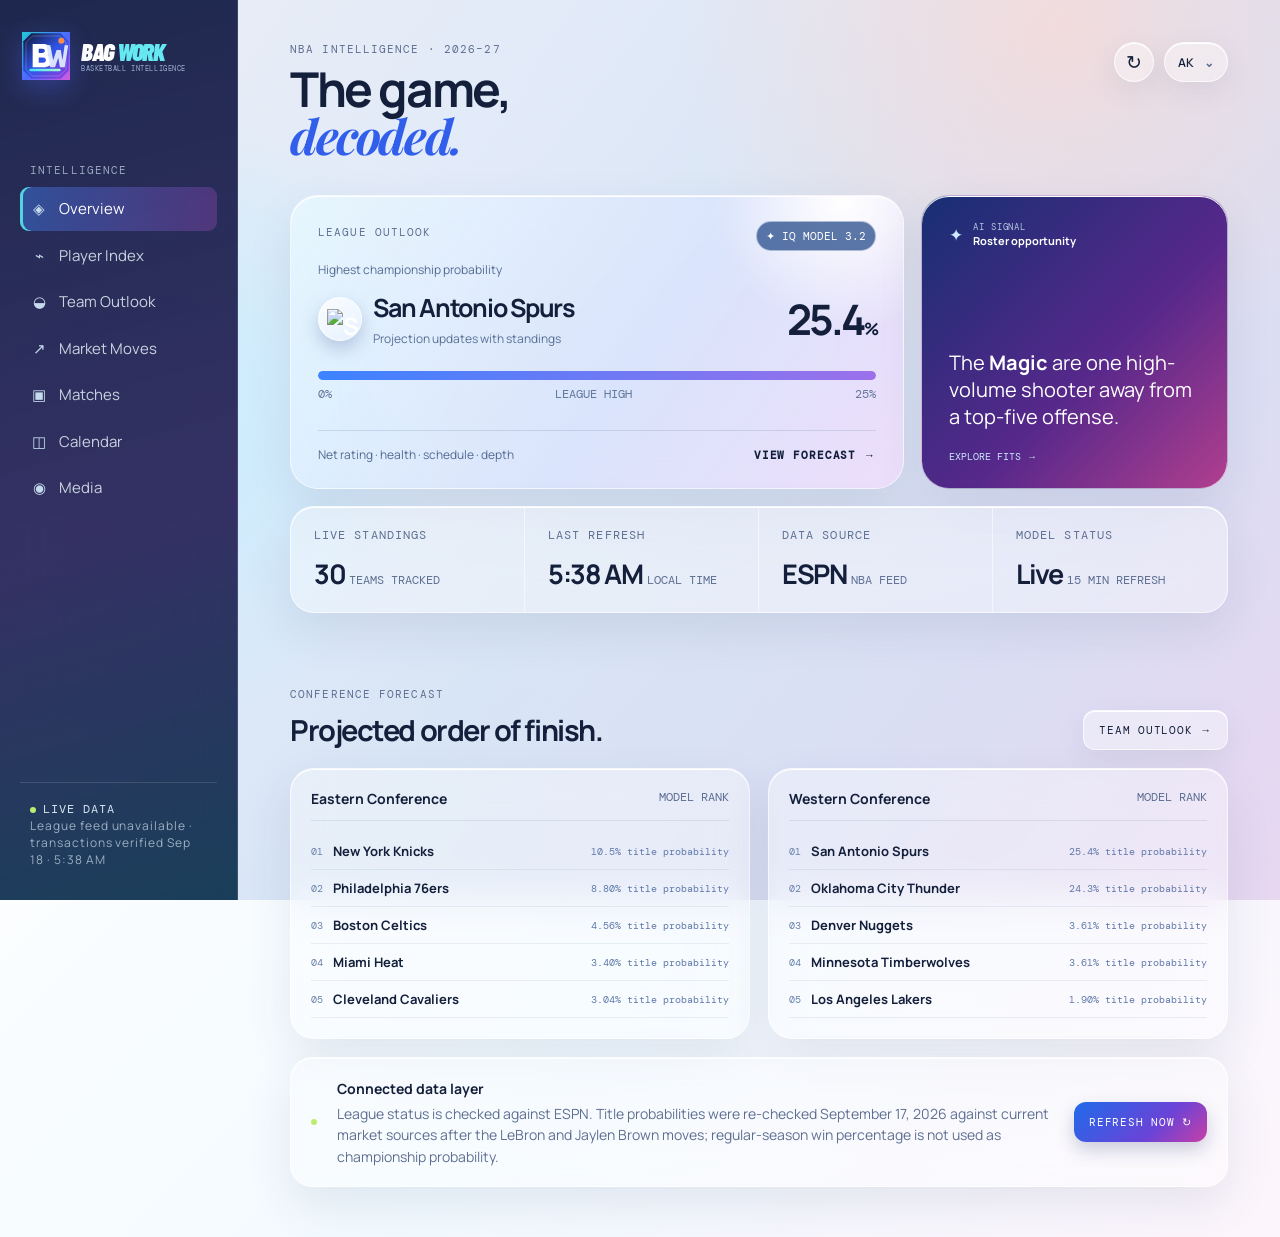
==== commit 1de30adf: "Refresh BagWork brand and verified salary ledgers Add the angular BW identity and rebuild all 30 tea" ====
--- a/index.html
+++ b/index.html
@@ -1 +1 @@
-<!doctype html><html lang="en"><head><meta charset="UTF-8"><meta name="viewport" content="width=device-width,initial-scale=1.0"><script src="analytics.js"></script><title>BagWork — Overview</title><link rel="stylesheet" href="styles.css?v=7"></head><body><div class="app-shell"><aside class="sidebar"><a class="brand" href="index.html" aria-label="BagWork home"><span class="brand-mark" aria-hidden="true"><i></i></span><span class="brand-type"><strong class="brand-name">BAG<span>WORK</span></strong><small class="brand-tag">HOOPS INTELLIGENCE</small></span></a><nav><p class="nav-label">INTELLIGENCE</p><a class="nav-link active" href="index.html"><span>◈</span>Overview</a><a class="nav-link" href="players.html"><span>⌁</span>Player Index</a><a class="nav-link" href="teams.html"><span>◒</span>Team Outlook</a><a class="nav-link" href="market.html"><span>↗</span>Market Moves</a></nav><div class="sidebar-bottom"><span class="live-dot"></span>LIVE DATA<br><small data-live-status>Connecting to league feed…</small></div></aside><main><header><div><p class="eyebrow">NBA INTELLIGENCE · 2026–27</p><h1>The game,<br><em>decoded.</em></h1></div><div class="header-actions"><button class="icon-btn js-refresh" title="Refresh live data">↻</button><button class="profile">AK <span>⌄</span></button></div></header><section class="hero-grid"><article class="hero-card"><div class="hero-top"><span class="eyebrow">LEAGUE OUTLOOK</span><span class="model-chip">✦ IQ MODEL 3.2</span></div><div class="hero-body"><p>Highest championship probability</p><div class="hero-team"><div class="team-logo">☘</div><div><h2 data-hero-team>Boston Celtics</h2><span>Projection updates with standings</span></div><strong>18.6<small>%</small></strong></div><div class="probability"><div class="prob-fill"></div></div><div class="hero-scale"><span>0%</span><span>LEAGUE HIGH</span><span>25%</span></div></div><div class="hero-footer"><span>Net rating · health · schedule · depth</span><a class="text-button" href="teams.html">VIEW FORECAST →</a></div></article><article class="signal-card"><div class="signal-title"><span class="spark">✦</span><span><small>AI SIGNAL</small><b>Roster opportunity</b></span></div><p>The <b>Magic</b> are one high-volume shooter away from a top-five offense.</p><a href="market.html">EXPLORE FITS <span>→</span></a></article></section><section class="metrics-grid"><article><p>LIVE STANDINGS</p><strong data-standing-count>30</strong><span>TEAMS TRACKED</span></article><article><p>LAST REFRESH</p><strong class="metric-time" data-refresh-time>—</strong><span>LOCAL TIME</span></article><article><p>DATA SOURCE</p><strong>ESPN</strong><span>NBA FEED</span></article><article><p>MODEL STATUS</p><strong>Live</strong><span>15 MIN REFRESH</span></article></section><section class="section-heading"><div><p class="eyebrow">CONFERENCE FORECAST</p><h2>Projected order of finish.</h2></div><a class="outline-btn" href="teams.html">TEAM OUTLOOK <span>→</span></a></section><section class="conference-preview"><article><div class="conference-head"><b>Eastern Conference</b><span>MODEL RANK</span></div><ol data-preview-east></ol></article><article><div class="conference-head"><b>Western Conference</b><span>MODEL RANK</span></div><ol data-preview-west></ol></article></section><section class="data-note"><span class="live-dot"></span><div><b>Connected data layer</b><p>The standings and last-updated time come from the live league feed. Predictions are BagWork model estimates and refresh after each successful pull.</p></div><button class="dark-btn js-refresh">REFRESH NOW ↻</button></section></main></div><script src="app.js?v=10"></script></body></html>
+<!doctype html><html lang="en"><head><meta charset="UTF-8"><meta name="viewport" content="width=device-width,initial-scale=1.0"><script src="analytics.js"></script><title>BagWork — Overview</title><link rel="icon" href="bagwork-mark.svg" type="image/svg+xml"><link rel="stylesheet" href="styles.css?v=8"></head><body><div class="app-shell"><aside class="sidebar"><a class="brand" href="index.html" aria-label="BagWork home"><span class="brand-mark" aria-hidden="true"><img src="bagwork-mark.svg" alt=""></span><span class="brand-type"><strong class="brand-name">BAG<span>WORK</span></strong><small class="brand-tag">BASKETBALL INTELLIGENCE</small></span></a><nav><p class="nav-label">INTELLIGENCE</p><a class="nav-link active" href="index.html"><span>◈</span>Overview</a><a class="nav-link" href="players.html"><span>⌁</span>Player Index</a><a class="nav-link" href="teams.html"><span>◒</span>Team Outlook</a><a class="nav-link" href="market.html"><span>↗</span>Market Moves</a></nav><div class="sidebar-bottom"><span class="live-dot"></span>LIVE DATA<br><small data-live-status>Connecting to league feed…</small></div></aside><main><header><div><p class="eyebrow">NBA INTELLIGENCE · 2026–27</p><h1>The game,<br><em>decoded.</em></h1></div><div class="header-actions"><button class="icon-btn js-refresh" title="Refresh live data">↻</button><button class="profile">AK <span>⌄</span></button></div></header><section class="hero-grid"><article class="hero-card"><div class="hero-top"><span class="eyebrow">LEAGUE OUTLOOK</span><span class="model-chip">✦ IQ MODEL 3.2</span></div><div class="hero-body"><p>Highest championship probability</p><div class="hero-team"><div class="team-logo">☘</div><div><h2 data-hero-team>Boston Celtics</h2><span>Projection updates with standings</span></div><strong>18.6<small>%</small></strong></div><div class="probability"><div class="prob-fill"></div></div><div class="hero-scale"><span>0%</span><span>LEAGUE HIGH</span><span>25%</span></div></div><div class="hero-footer"><span>Net rating · health · schedule · depth</span><a class="text-button" href="teams.html">VIEW FORECAST →</a></div></article><article class="signal-card"><div class="signal-title"><span class="spark">✦</span><span><small>AI SIGNAL</small><b>Roster opportunity</b></span></div><p>The <b>Magic</b> are one high-volume shooter away from a top-five offense.</p><a href="market.html">EXPLORE FITS <span>→</span></a></article></section><section class="metrics-grid"><article><p>LIVE STANDINGS</p><strong data-standing-count>30</strong><span>TEAMS TRACKED</span></article><article><p>LAST REFRESH</p><strong class="metric-time" data-refresh-time>—</strong><span>LOCAL TIME</span></article><article><p>DATA SOURCE</p><strong>ESPN</strong><span>NBA FEED</span></article><article><p>MODEL STATUS</p><strong>Live</strong><span>15 MIN REFRESH</span></article></section><section class="section-heading"><div><p class="eyebrow">CONFERENCE FORECAST</p><h2>Projected order of finish.</h2></div><a class="outline-btn" href="teams.html">TEAM OUTLOOK <span>→</span></a></section><section class="conference-preview"><article><div class="conference-head"><b>Eastern Conference</b><span>MODEL RANK</span></div><ol data-preview-east></ol></article><article><div class="conference-head"><b>Western Conference</b><span>MODEL RANK</span></div><ol data-preview-west></ol></article></section><section class="data-note"><span class="live-dot"></span><div><b>Connected data layer</b><p>The standings and last-updated time come from the live league feed. Predictions are BagWork model estimates and refresh after each successful pull.</p></div><button class="dark-btn js-refresh">REFRESH NOW ↻</button></section></main></div><script src="app.js?v=11"></script></body></html>
--- a/styles.css
+++ b/styles.css
@@ -1,5 +1,5 @@
-@import url('https://fonts.googleapis.com/css2?family=DM+Mono&family=Manrope:wght@400;500;600;700;800&family=Playfair+Display:ital,wght@0,700;1,700&family=Sora:wght@600;700;800&display=swap');
-.brand{gap:12px!important;margin-left:4px!important}.brand-mark{position:relative!important;width:46px!important;height:46px!important;min-width:46px!important;border:1px solid #ffffff5c!important;border-radius:15px!important;background:linear-gradient(145deg,#21d3dd 0%,#3b67ff 48%,#b64de2 100%)!important;box-shadow:0 13px 30px #315be56b,inset 0 1px #ffffff9c!important;overflow:visible!important}.brand-mark:before{content:"";position:absolute;left:15px;top:-5px;width:14px;height:12px;border:2px solid #dffcff;border-bottom:0;border-radius:9px 9px 0 0;opacity:.9}.brand-mark i{position:relative;display:block;width:28px;height:25px;border:2px solid #fff;border-radius:9px 9px 12px 12px;box-shadow:inset 0 0 14px #ffffff24}.brand-mark i:before{content:"";position:absolute;left:50%;top:2px;bottom:2px;border-left:2px solid #ffffffc9;transform:translateX(-50%) rotate(13deg)}.brand-mark i:after{content:"";position:absolute;left:3px;right:3px;top:50%;border-top:2px solid #ffffffc9;transform:rotate(-17deg)}.brand-type{display:flex;min-width:0;flex-direction:column;gap:5px}.brand-name{font:800 20px/1 'Sora',Manrope,sans-serif;letter-spacing:-.07em;white-space:nowrap}.brand-name>span{margin-left:3px;color:#69e5ef;font-style:italic}.brand-tag{color:#9baed2;font:7px/1 'DM Mono';letter-spacing:.16em;white-space:nowrap}.team-logo{overflow:hidden;border:1px solid #ffffffa6;background:linear-gradient(145deg,#ffffffd9,#e8f0ffb8)!important}.team-logo img{display:block;width:82%;height:82%;object-fit:contain}.team-logo>span:not([hidden]){display:grid;width:100%;height:100%;place-items:center;color:#315087;font:700 11px 'DM Mono'}@media(max-width:900px){.brand{width:max-content}.brand-mark{width:40px!important;height:40px!important;min-width:40px!important;border-radius:13px!important}.brand-mark:before{left:13px;top:-4px;width:12px;height:10px}.brand-mark i{width:24px;height:21px}.brand-name{font-size:18px}.brand-tag{font-size:6px}}
+@import url('https://fonts.googleapis.com/css2?family=Barlow+Condensed:ital,wght@0,700;0,800;0,900;1,800;1,900&family=DM+Mono&family=Manrope:wght@400;500;600;700;800&family=Playfair+Display:ital,wght@0,700;1,700&display=swap');
+.brand{gap:11px!important;margin-left:2px!important}.brand-mark{position:relative!important;display:grid!important;place-items:center!important;width:48px!important;height:48px!important;min-width:48px!important;border:0!important;border-radius:0!important;background:none!important;box-shadow:0 14px 30px #2347c85c!important;overflow:visible!important;transition:transform .22s ease,filter .22s ease}.brand:hover .brand-mark{transform:translateY(-2px) rotate(-2deg);filter:saturate(1.15) brightness(1.06)}.brand-mark:before,.brand-mark:after{content:none!important}.brand-mark img{display:block;width:100%;height:100%;object-fit:contain}.brand-type{display:flex!important;min-width:0!important;flex-direction:column!important;gap:2px!important}.brand-name{font:900 italic 25px/.9 "Barlow Condensed",Impact,sans-serif!important;letter-spacing:-.045em!important;white-space:nowrap!important}.brand-name>span{margin-left:3px!important;color:#65e8f2!important;font-style:italic!important}.brand-tag{color:#9fb0d2!important;font:7px/1 "DM Mono",monospace!important;letter-spacing:.08em!important;white-space:nowrap!important}.team-logo{overflow:hidden;border:1px solid #ffffffa6;background:linear-gradient(145deg,#ffffffd9,#e8f0ffb8)!important}.team-logo img{display:block;width:82%;height:82%;object-fit:contain}.team-logo>span:not([hidden]){display:grid;width:100%;height:100%;place-items:center;color:#315087;font:700 11px "DM Mono"}@media(max-width:900px){.brand{width:max-content}.brand-mark{width:43px!important;height:43px!important;min-width:43px!important}.brand-name{font-size:23px!important}.brand-tag{font-size:6px!important}}
 .team-themed{background:radial-gradient(circle at 88% 4%,color-mix(in srgb,var(--team-secondary) 40%,white),transparent 35%),radial-gradient(circle at 8% 78%,color-mix(in srgb,var(--team-primary) 26%,white),transparent 33%),linear-gradient(135deg,color-mix(in srgb,var(--team-primary) 12%,#edf5ff),color-mix(in srgb,var(--team-secondary) 15%,#f7efff))!important}.team-themed .sidebar{background:linear-gradient(165deg,color-mix(in srgb,var(--team-primary) 78%,#111b3a),color-mix(in srgb,var(--team-secondary) 58%,#111b3a))!important}.team-themed .team-hero{background:linear-gradient(125deg,color-mix(in srgb,var(--team-primary) 24%,#ffffffb8),color-mix(in srgb,var(--team-secondary) 22%,#ffffffa8))!important;border-color:color-mix(in srgb,var(--team-primary) 38%,white)!important}.team-themed .roster-section{background:linear-gradient(145deg,#ffffff8c,color-mix(in srgb,var(--team-secondary) 11%,#ffffff7a))!important}.team-themed .coach-card,.team-themed .team-source{border:1px solid color-mix(in srgb,var(--team-primary) 25%,white);background:#ffffff9c!important}.team-themed .live-dot{background:color-mix(in srgb,var(--team-secondary) 70%,#dfff9b)!important}
 .player-avatar{position:relative;width:42px!important;height:42px!important;min-width:42px!important;overflow:hidden!important;border:1px solid #ffffffc7!important;background:linear-gradient(145deg,#dce9ff,#eedfff)!important;box-shadow:0 5px 14px #273b7330!important}.player-avatar img{display:block;width:100%;height:100%;object-fit:cover;object-position:top center;background:#dfe7f7}.player-avatar>span{width:100%;height:100%;place-items:center;font:700 11px 'DM Mono';color:#40598f}.player-avatar>span:not([hidden]){display:grid}.player-link{min-height:44px}.player-link:hover .player-avatar{transform:scale(1.06);box-shadow:0 7px 18px #3158b342!important}.compare-panel[hidden]{display:none!important}
 :root{font-size:17px}.nav-link{font-size:15px!important;line-height:1.3}.nav-label,.eyebrow{font-size:11px!important;letter-spacing:.1em!important}.sidebar-bottom,.sidebar-bottom small{font-size:12px!important;line-height:1.45}.hero-body>p,.hero-team div span,.hero-footer,.hero-scale,.metrics-grid p,.metrics-grid span,.conference-head span{font-size:12px!important}.hero-team h2{font-size:25px!important}.data-note b,.data-note p,.team-intro p,.team-intro small,.team-detail p,.market-card p,.calendar-intro p,.event-card b,.event-card small{font-size:14px!important;line-height:1.55!important}.outline-btn,.dark-btn,.text-button,.model-chip,.season-select,.select-wrap,.market-card button{font-size:11px!important}.search-field input,.select-wrap select,.season-select{font-size:14px!important}.rank-toolbar b{font-size:15px!important}th{font-size:10px!important}td{font-size:14px!important;line-height:1.4}.player-cell{font-size:14px!important}.panel-footer{font-size:13px!important}.game-card>span,.game-card small,.game-card i,.boxscore-grid a span,.news-meta{font-size:12px!important}.game-card b{font-size:17px!important}.game-analysis p,.boxscore-grid a,.news-card p,.source-card span{font-size:14px!important;line-height:1.5!important}.news-card h3{font-size:19px!important}.team-code{font-size:12px!important}.hex b{font-size:12px!important}.hex small,.hex em{font-size:10px!important}.profile-meta b,.profile-meta span,.coach-card b,.coach-card span,.roster-person b,.roster-person small,.team-source{font-size:13px!important}.player-stats span,.player-stats b{font-size:12px!important}.player-stats b{font-size:27px!important}@media(max-width:560px){:root{font-size:16px}.nav-link{font-size:14px!important}.game-card b{font-size:16px!important}td{font-size:13px!important}}
